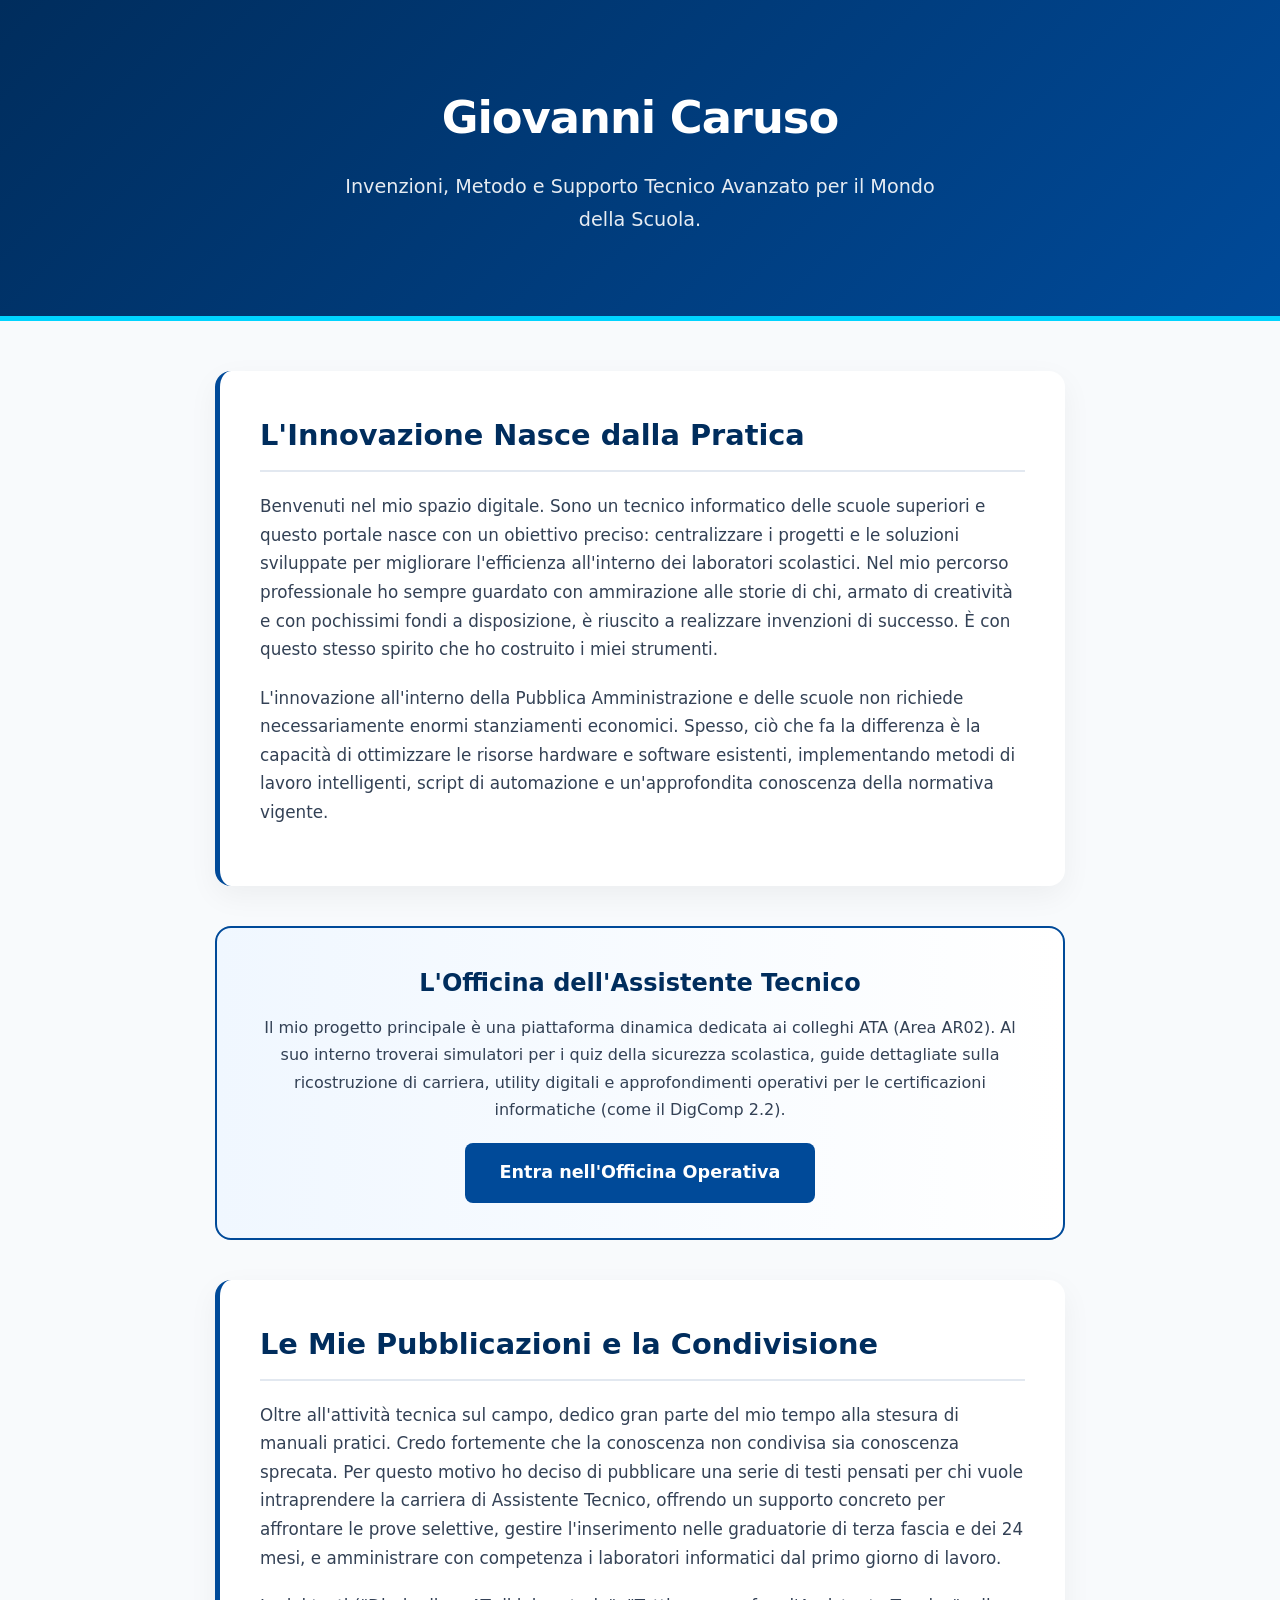
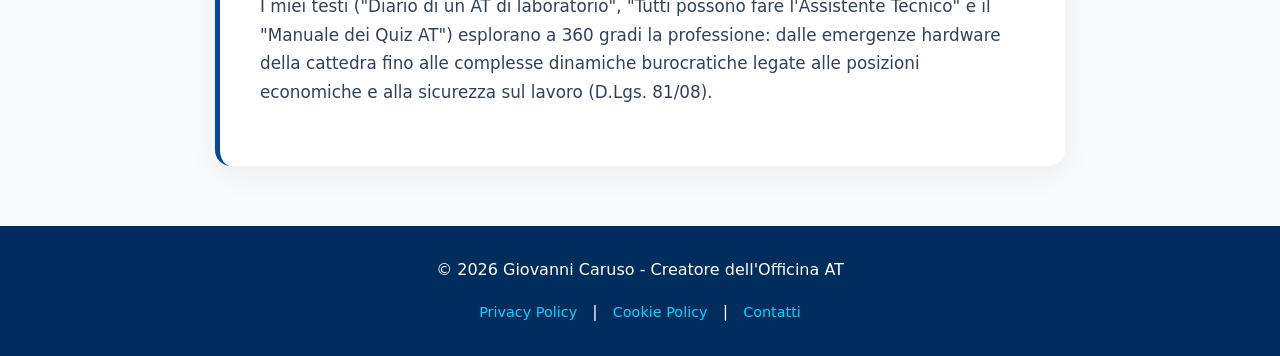
==== index.html @ 5693c17e "Add Google Tag Manager and AdSense scripts" ====
<!DOCTYPE html>
<html lang="it">
<head>
    <meta charset="UTF-8">
    <meta name="viewport" content="width=device-width, initial-scale=1.0">
    <title>Giovanni Caruso | Soluzioni e Risorse per l'Assistenza Tecnica</title>
    <meta name="description" content="Il portale ufficiale di Giovanni Caruso. Risorse didattiche, simulatori, manuali e strumenti operativi per Assistenti Tecnici delle scuole.">
    <script async src="https://www.googletagmanager.com/gtag/js?id=G-92SS78S6QT"></script>
<script>
  window.dataLayer = window.dataLayer || [];
  function gtag(){dataLayer.push(arguments);}
  gtag('js', new Date());
  gtag('config', 'G-92SS78S6QT');
</script>
    <script async src="https://pagead2.googlesyndication.com/pagead/js/adsbygoogle.js?client=ca-pub-3456622935631817"
     crossorigin="anonymous"></script>
    <style>
        /* STILE INDIPENDENTE E PULITO PER L'HUB */
        :root {
            --primary: #004a99;
            --secondary: #002d5d;
            --bg-color: #f8fafc;
            --text-color: #334155;
        }

        * { box-sizing: border-box; margin: 0; padding: 0; }

        body {
            font-family: system-ui, -apple-system, 'Segoe UI', Roboto, sans-serif;
            background-color: var(--bg-color);
            color: var(--text-color);
            line-height: 1.7;
        }

        /* Hero Section */
        .hero-hub {
            background: linear-gradient(135deg, var(--secondary) 0%, var(--primary) 100%);
            color: white;
            padding: 80px 20px;
            text-align: center;
            border-bottom: 5px solid #00d4ff;
        }

        .hero-hub h1 { font-size: 2.8rem; margin-bottom: 15px; letter-spacing: -1px; }
        .hero-hub p { font-size: 1.2rem; opacity: 0.9; max-width: 600px; margin: 0 auto; }

        /* Contenitore Principale */
        .container {
            max-width: 900px;
            margin: 50px auto;
            padding: 0 25px;
        }

        /* Sezioni Testuali per AdSense */
        .content-section {
            background: white;
            padding: 40px;
            border-radius: 16px;
            box-shadow: 0 10px 30px rgba(0,0,0,0.05);
            margin-bottom: 40px;
            border-left: 5px solid var(--primary);
        }

        .content-section h2 {
            color: var(--secondary);
            font-size: 1.8rem;
            margin-bottom: 20px;
            border-bottom: 2px solid #e2e8f0;
            padding-bottom: 10px;
        }

        .content-section p { margin-bottom: 20px; font-size: 1.05rem; }

        /* Il Bottone per l'Officina */
        .action-card {
            background: linear-gradient(to right, #f0f7ff, #ffffff);
            border: 2px solid var(--primary);
            padding: 35px;
            border-radius: 16px;
            text-align: center;
            margin: 40px 0;
            transition: transform 0.3s ease;
        }

        .action-card:hover { transform: translateY(-5px); box-shadow: 0 15px 35px rgba(0, 74, 153, 0.1); }
        .action-card h3 { color: var(--secondary); font-size: 1.5rem; margin-bottom: 10px; }
        
        .btn-officina {
            display: inline-block;
            background-color: var(--primary);
            color: white;
            text-decoration: none;
            padding: 15px 35px;
            font-size: 1.1rem;
            font-weight: bold;
            border-radius: 8px;
            margin-top: 20px;
            transition: 0.3s;
        }
        .btn-officina:hover { background-color: var(--secondary); }

        /* Footer */
        .footer {
            background-color: var(--secondary);
            color: white;
            text-align: center;
            padding: 30px 20px;
            margin-top: 60px;
        }
        .footer a { color: #00d4ff; text-decoration: none; margin: 0 10px; font-size: 0.9rem; }
    </style>
</head>
<body>

    <header class="hero-hub">
        <h1>Giovanni Caruso</h1>
        <p>Invenzioni, Metodo e Supporto Tecnico Avanzato per il Mondo della Scuola.</p>
    </header>

    <main class="container">
        
        <section class="content-section">
            <h2>L'Innovazione Nasce dalla Pratica</h2>
            <p>Benvenuti nel mio spazio digitale. Sono un tecnico informatico delle scuole superiori e questo portale nasce con un obiettivo preciso: centralizzare i progetti e le soluzioni sviluppate per migliorare l'efficienza all'interno dei laboratori scolastici. Nel mio percorso professionale ho sempre guardato con ammirazione alle storie di chi, armato di creatività e con pochissimi fondi a disposizione, è riuscito a realizzare invenzioni di successo. È con questo stesso spirito che ho costruito i miei strumenti.</p>
            <p>L'innovazione all'interno della Pubblica Amministrazione e delle scuole non richiede necessariamente enormi stanziamenti economici. Spesso, ciò che fa la differenza è la capacità di ottimizzare le risorse hardware e software esistenti, implementando metodi di lavoro intelligenti, script di automazione e un'approfondita conoscenza della normativa vigente.</p>
        </section>

        <div class="action-card">
            <h3>L'Officina dell'Assistente Tecnico</h3>
            <p>Il mio progetto principale è una piattaforma dinamica dedicata ai colleghi ATA (Area AR02). Al suo interno troverai simulatori per i quiz della sicurezza scolastica, guide dettagliate sulla ricostruzione di carriera, utility digitali e approfondimenti operativi per le certificazioni informatiche (come il DigComp 2.2).</p>
            <a href="https://giocaruso.github.io/officina-at/" class="btn-officina">Entra nell'Officina Operativa</a>
        </div>

        <section class="content-section">
            <h2>Le Mie Pubblicazioni e la Condivisione</h2>
            <p>Oltre all'attività tecnica sul campo, dedico gran parte del mio tempo alla stesura di manuali pratici. Credo fortemente che la conoscenza non condivisa sia conoscenza sprecata. Per questo motivo ho deciso di pubblicare una serie di testi pensati per chi vuole intraprendere la carriera di Assistente Tecnico, offrendo un supporto concreto per affrontare le prove selettive, gestire l'inserimento nelle graduatorie di terza fascia e dei 24 mesi, e amministrare con competenza i laboratori informatici dal primo giorno di lavoro.</p>
            <p>I miei testi ("Diario di un AT di laboratorio", "Tutti possono fare l'Assistente Tecnico" e il "Manuale dei Quiz AT") esplorano a 360 gradi la professione: dalle emergenze hardware della cattedra fino alle complesse dinamiche burocratiche legate alle posizioni economiche e alla sicurezza sul lavoro (D.Lgs. 81/08).</p>
        </section>

    </main>

    <footer class="footer">
        <p style="margin-bottom: 15px;">&copy; 2026 Giovanni Caruso - Creatore dell'Officina AT</p>
        <div>
            <a href="#">Privacy Policy</a> | 
            <a href="#">Cookie Policy</a> | 
            <a href="#">Contatti</a>
        </div>
    </footer>

</body>
</html>
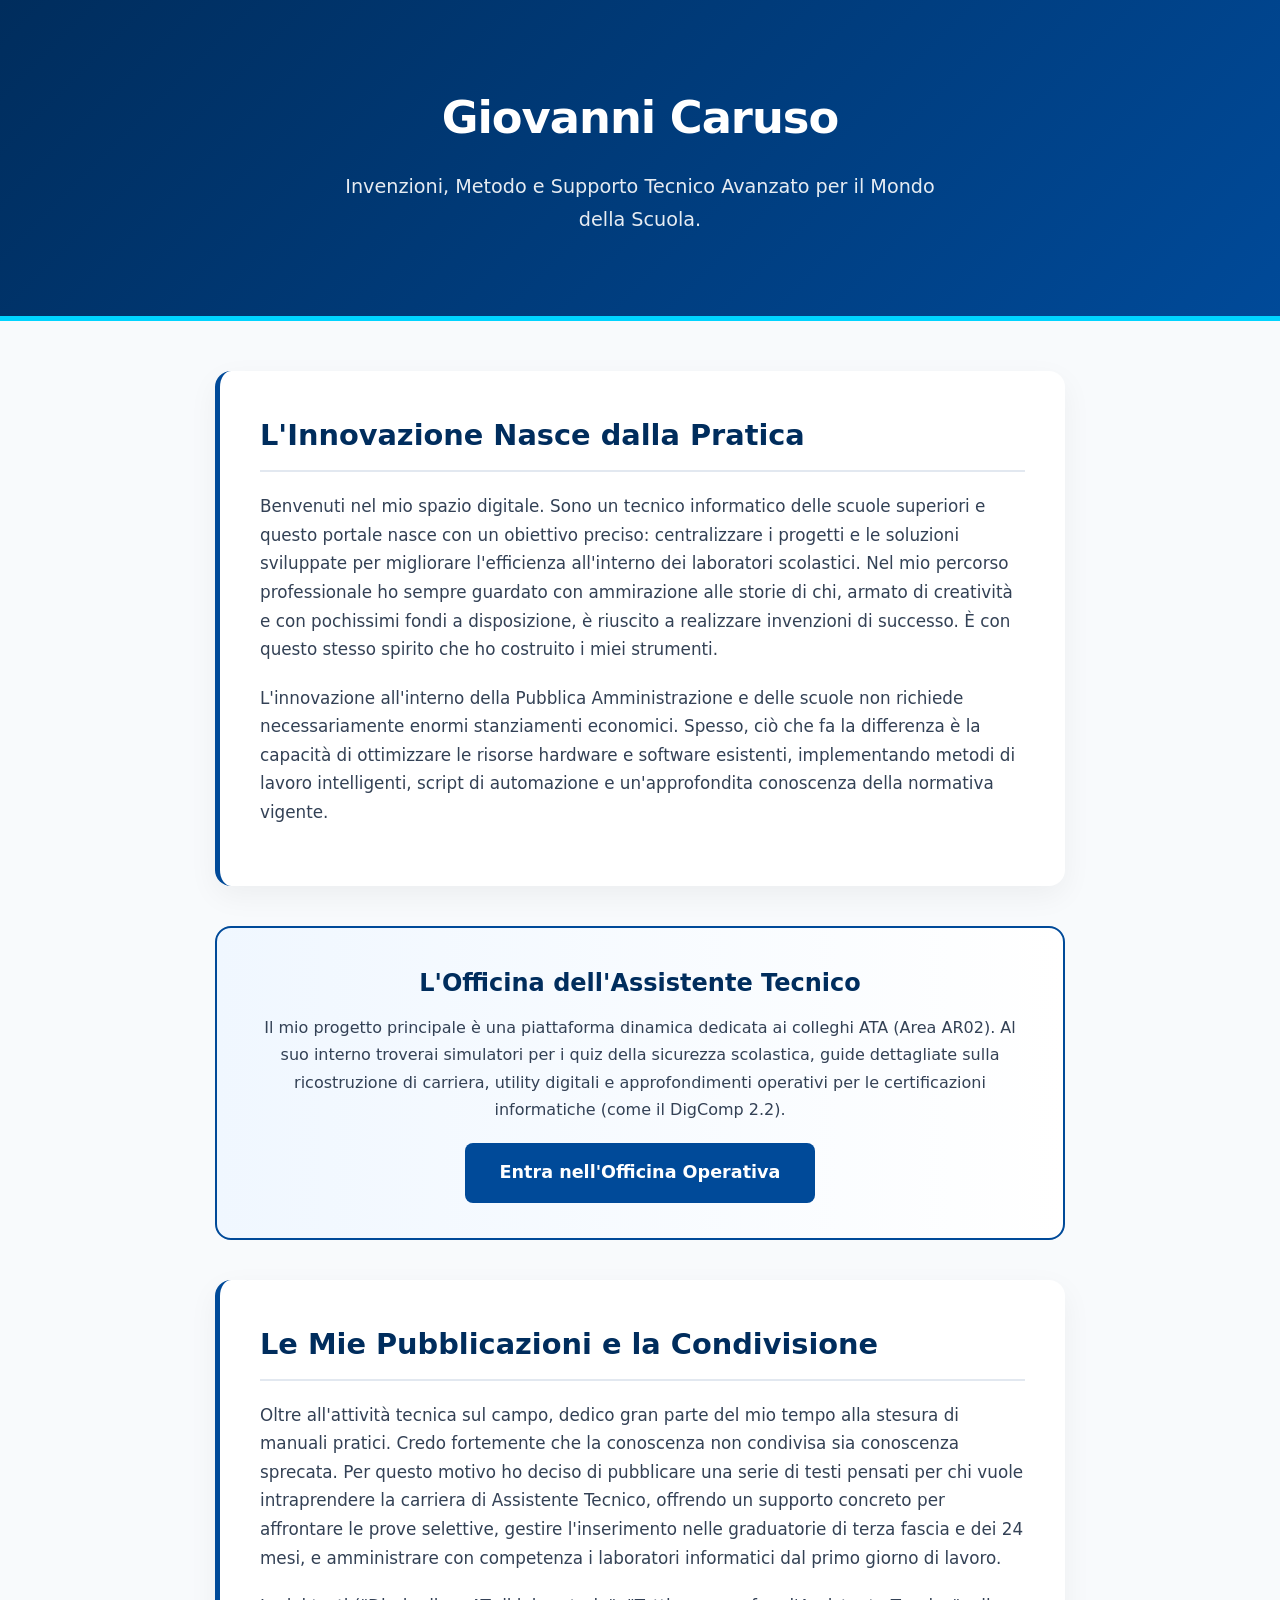
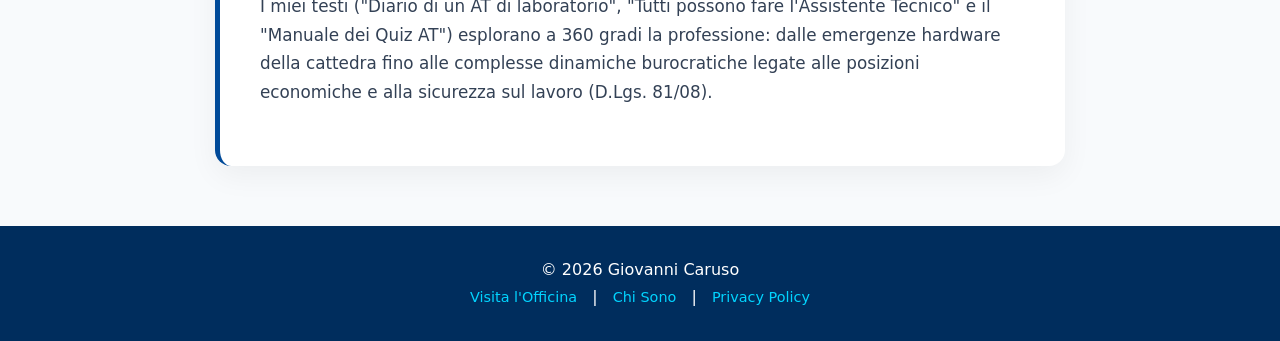
==== commit 3ca4f930: "Update Google Analytics script and footer links" ====
--- a/index.html
+++ b/index.html
@@ -5,15 +5,29 @@
     <meta name="viewport" content="width=device-width, initial-scale=1.0">
     <title>Giovanni Caruso | Soluzioni e Risorse per l'Assistenza Tecnica</title>
     <meta name="description" content="Il portale ufficiale di Giovanni Caruso. Risorse didattiche, simulatori, manuali e strumenti operativi per Assistenti Tecnici delle scuole.">
+    
     <script async src="https://www.googletagmanager.com/gtag/js?id=G-92SS78S6QT"></script>
-<script>
-  window.dataLayer = window.dataLayer || [];
-  function gtag(){dataLayer.push(arguments);}
-  gtag('js', new Date());
-  gtag('config', 'G-92SS78S6QT');
-</script>
+    <script>
+      window.dataLayer = window.dataLayer || [];
+      function gtag(){dataLayer.push(arguments);}
+
+      // Blocco dei cookie in attesa del consenso (Punto 4)
+      gtag('consent', 'default', {
+        'analytics_storage': 'denied',
+        'ad_storage': 'denied',
+        'personalization_storage': 'denied',
+        'ad_user_data': 'denied',
+        'ad_personalization': 'denied',
+        'wait_for_update': 500
+      });
+
+      gtag('js', new Date());
+      gtag('config', 'G-92SS78S6QT');
+    </script>
+    
     <script async src="https://pagead2.googlesyndication.com/pagead/js/adsbygoogle.js?client=ca-pub-3456622935631817"
      crossorigin="anonymous"></script>
+     
     <style>
         /* STILE INDIPENDENTE E PULITO PER L'HUB */
         :root {
@@ -32,7 +46,6 @@
             line-height: 1.7;
         }
 
-        /* Hero Section */
         .hero-hub {
             background: linear-gradient(135deg, var(--secondary) 0%, var(--primary) 100%);
             color: white;
@@ -44,14 +57,12 @@
         .hero-hub h1 { font-size: 2.8rem; margin-bottom: 15px; letter-spacing: -1px; }
         .hero-hub p { font-size: 1.2rem; opacity: 0.9; max-width: 600px; margin: 0 auto; }
 
-        /* Contenitore Principale */
         .container {
             max-width: 900px;
             margin: 50px auto;
             padding: 0 25px;
         }
 
-        /* Sezioni Testuali per AdSense */
         .content-section {
             background: white;
             padding: 40px;
@@ -71,7 +82,6 @@
 
         .content-section p { margin-bottom: 20px; font-size: 1.05rem; }
 
-        /* Il Bottone per l'Officina */
         .action-card {
             background: linear-gradient(to right, #f0f7ff, #ffffff);
             border: 2px solid var(--primary);
@@ -99,7 +109,6 @@
         }
         .btn-officina:hover { background-color: var(--secondary); }
 
-        /* Footer */
         .footer {
             background-color: var(--secondary);
             color: white;
@@ -108,6 +117,7 @@
             margin-top: 60px;
         }
         .footer a { color: #00d4ff; text-decoration: none; margin: 0 10px; font-size: 0.9rem; }
+        .footer a:hover { text-decoration: underline; }
     </style>
 </head>
 <body>
@@ -140,13 +150,13 @@
     </main>
 
     <footer class="footer">
-        <p style="margin-bottom: 15px;">&copy; 2026 Giovanni Caruso - Creatore dell'Officina AT</p>
-        <div>
-            <a href="#">Privacy Policy</a> | 
-            <a href="#">Cookie Policy</a> | 
-            <a href="#">Contatti</a>
-        </div>
-    </footer>
+    <p>&copy; 2026 Giovanni Caruso</p>
+    <div>
+        <a href="https://giocaruso.github.io/officina-at/">Visita l'Officina</a> | 
+        <a href="https://giocaruso.github.io/officina-at/pagine/chi-sono.html">Chi Sono</a> | 
+        <a href="https://giocaruso.github.io/officina-at/?pagina=pagine/privacy.html">Privacy Policy</a>
+    </div>
+</footer>
 
 </body>
 </html>
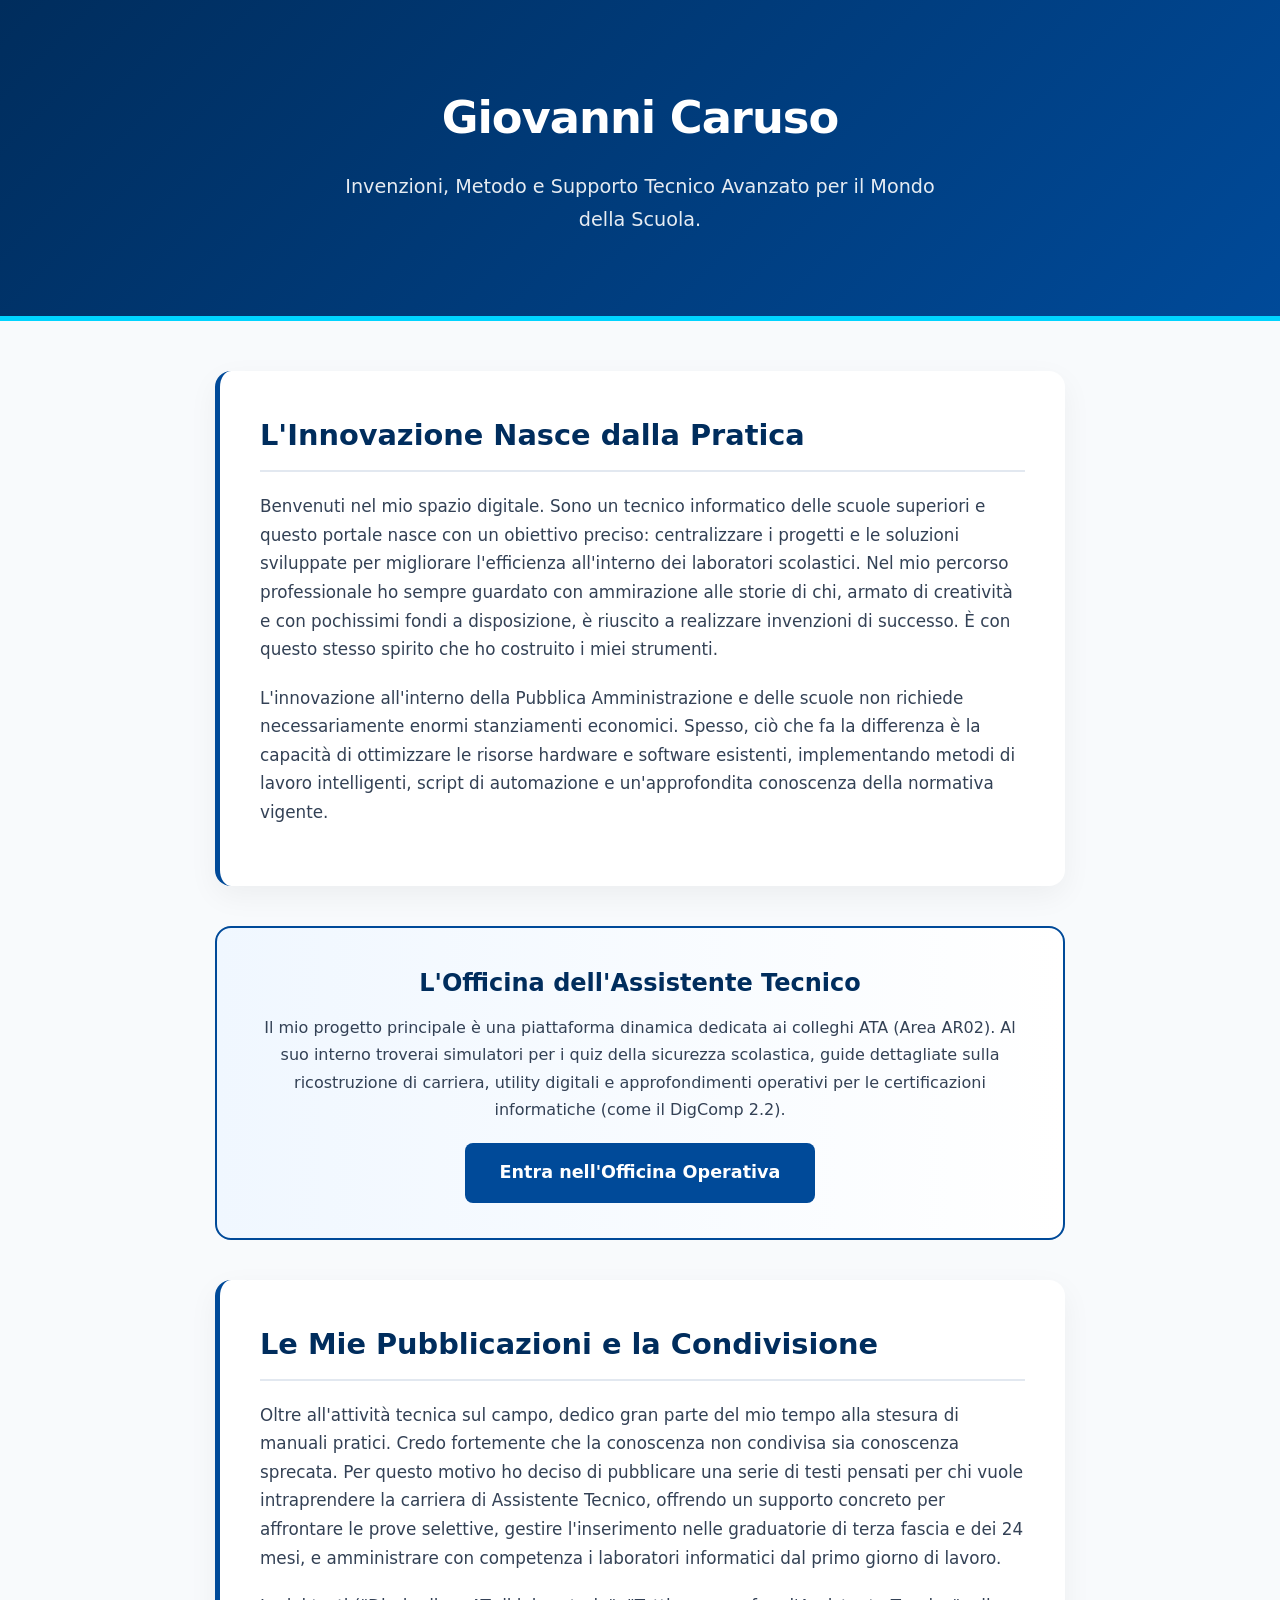
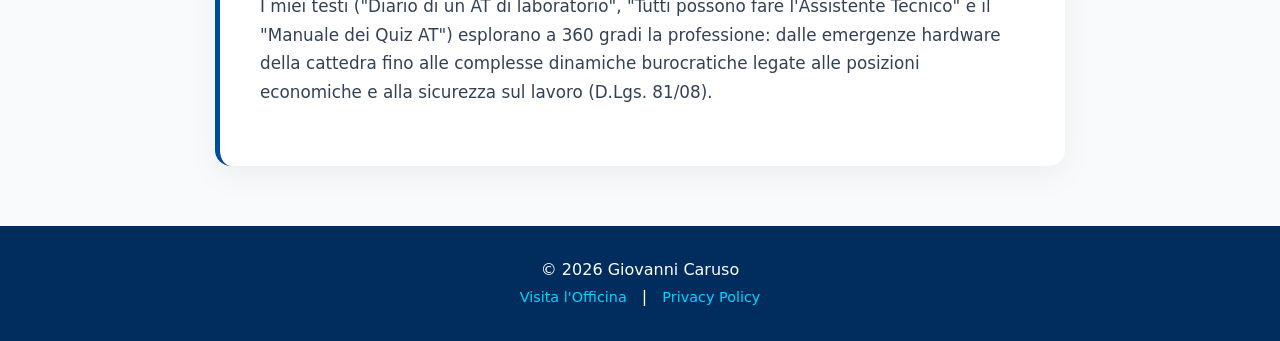
==== commit ccdcca1e: "Update index.html" ====
--- a/index.html
+++ b/index.html
@@ -153,7 +153,6 @@
     <p>&copy; 2026 Giovanni Caruso</p>
     <div>
         <a href="https://giocaruso.github.io/officina-at/">Visita l'Officina</a> | 
-        <a href="https://giocaruso.github.io/officina-at/pagine/chi-sono.html">Chi Sono</a> | 
         <a href="https://giocaruso.github.io/officina-at/?pagina=pagine/privacy.html">Privacy Policy</a>
     </div>
 </footer>
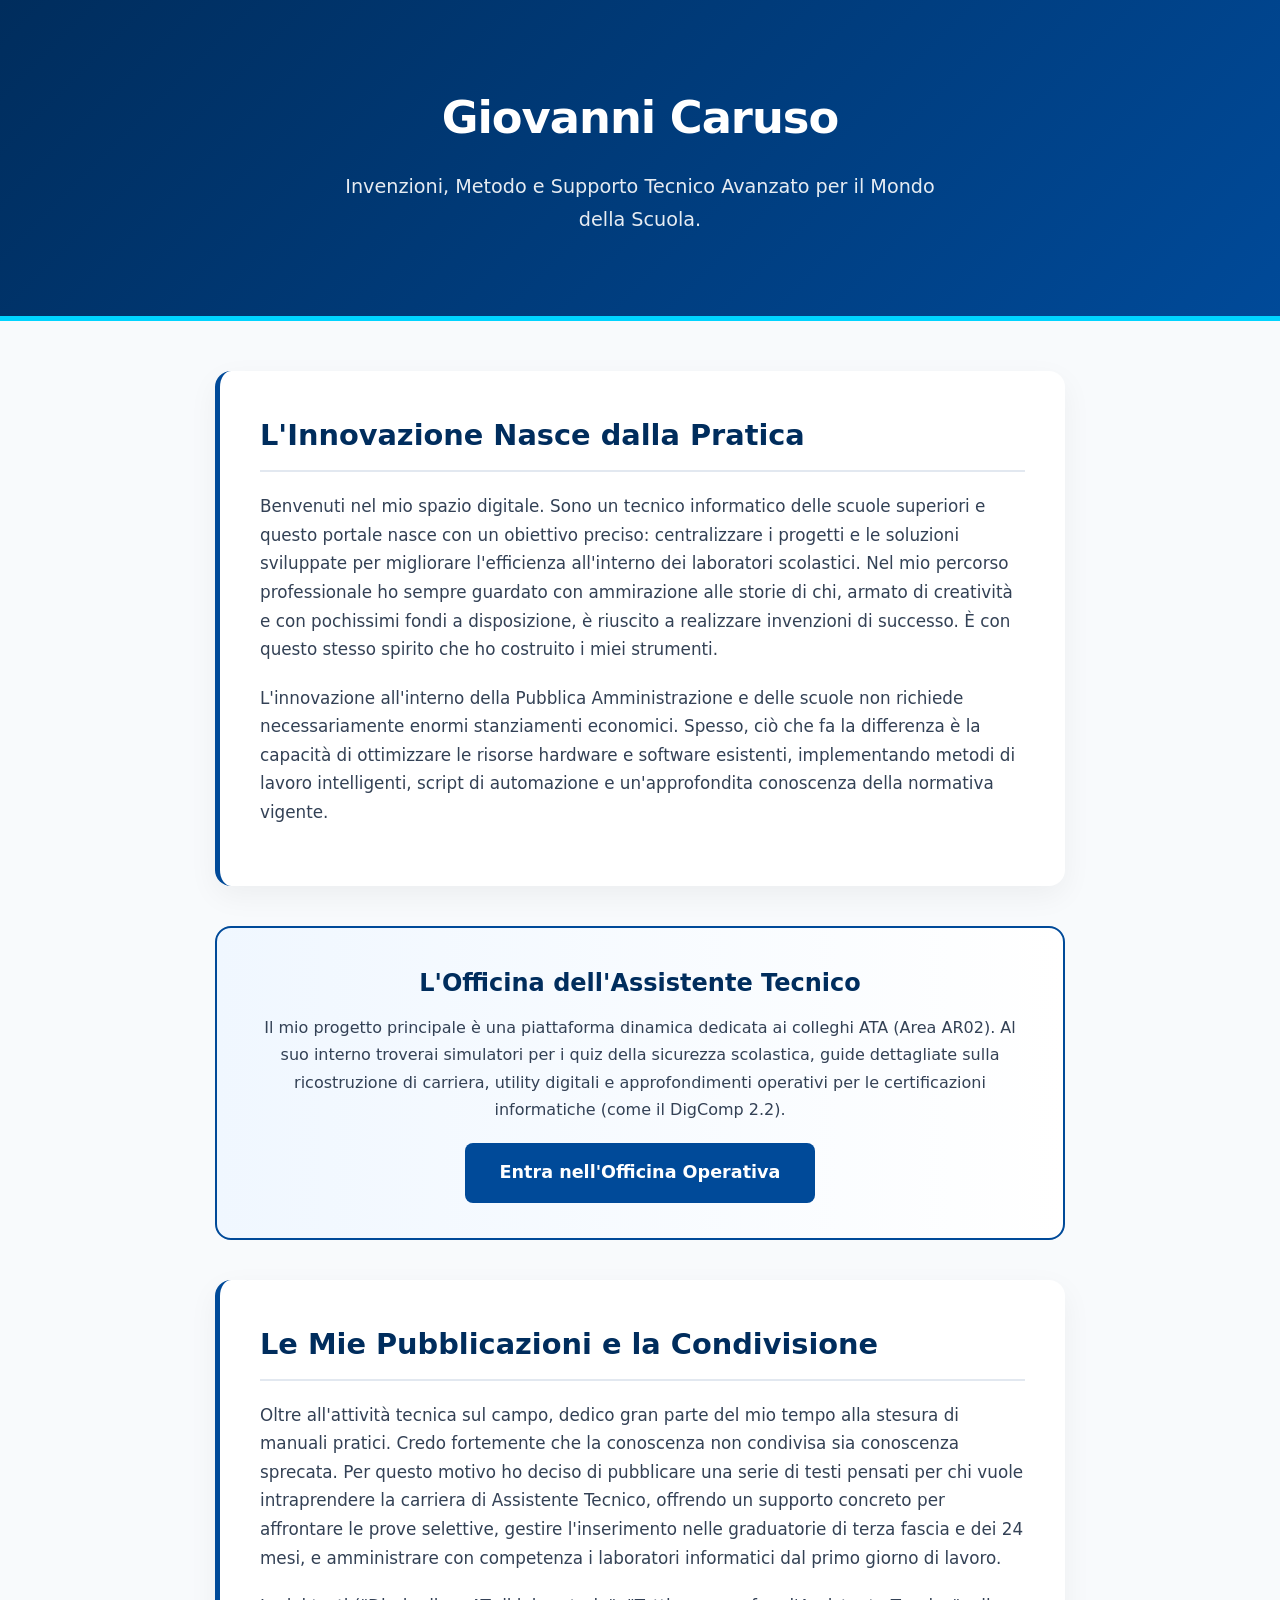
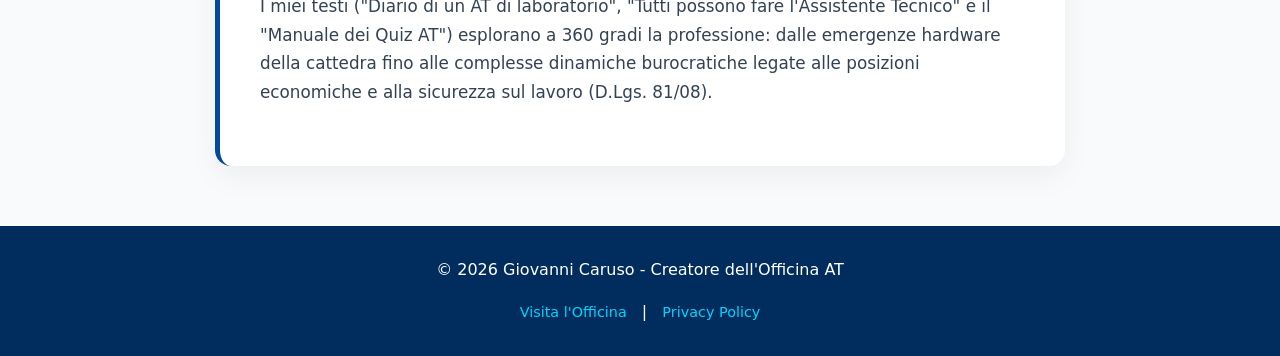
==== commit 64fef2d8: "Update index.html" ====
--- a/index.html
+++ b/index.html
@@ -149,13 +149,13 @@
 
     </main>
 
-    <footer class="footer">
-    <p>&copy; 2026 Giovanni Caruso</p>
-    <div>
-        <a href="https://giocaruso.github.io/officina-at/">Visita l'Officina</a> | 
-        <a href="https://giocaruso.github.io/officina-at/?pagina=pagine/privacy.html">Privacy Policy</a>
-    </div>
-</footer>
+   <footer class="footer">
+        <p style="margin-bottom: 15px;">&copy; 2026 Giovanni Caruso - Creatore dell'Officina AT</p>
+        <div>
+            <a href="https://giocaruso.github.io/officina-at/">Visita l'Officina</a> | 
+            <a href="privacy.html">Privacy Policy</a>
+        </div>
+    </footer>
 
 </body>
 </html>
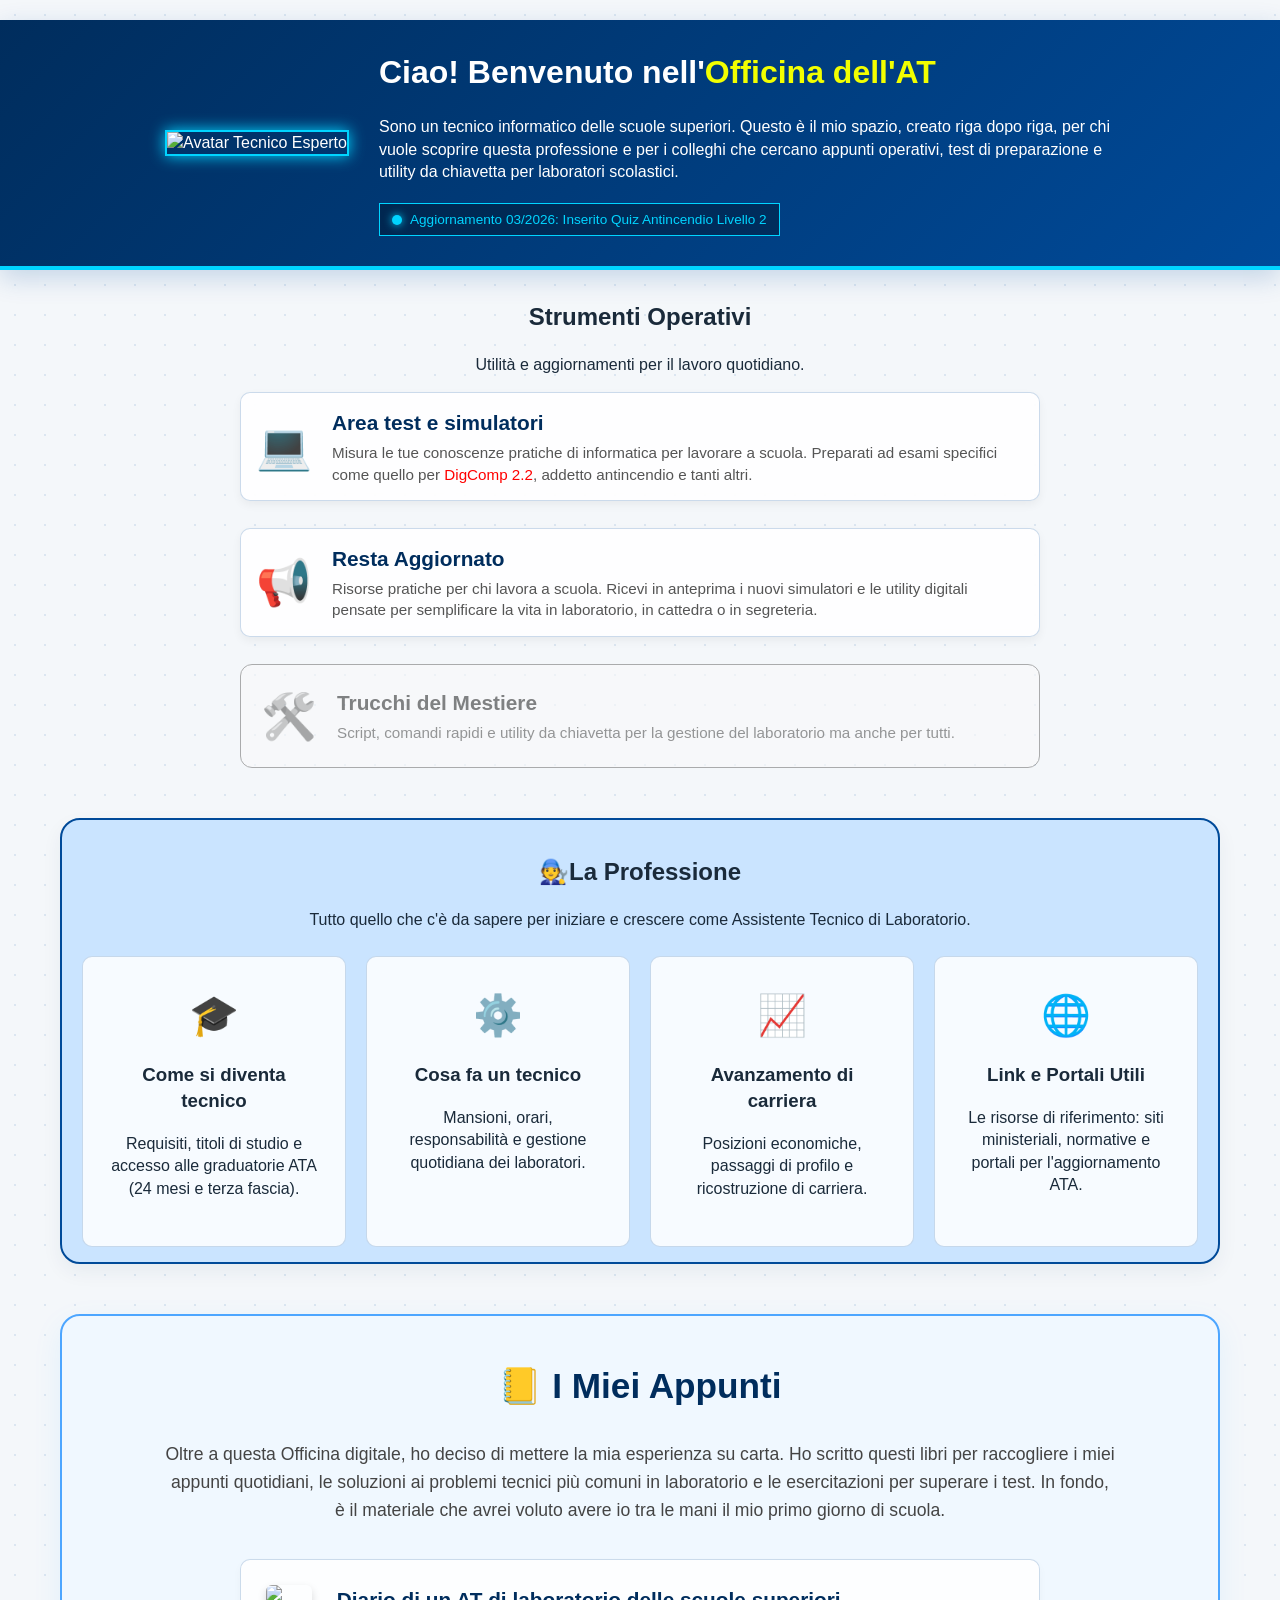
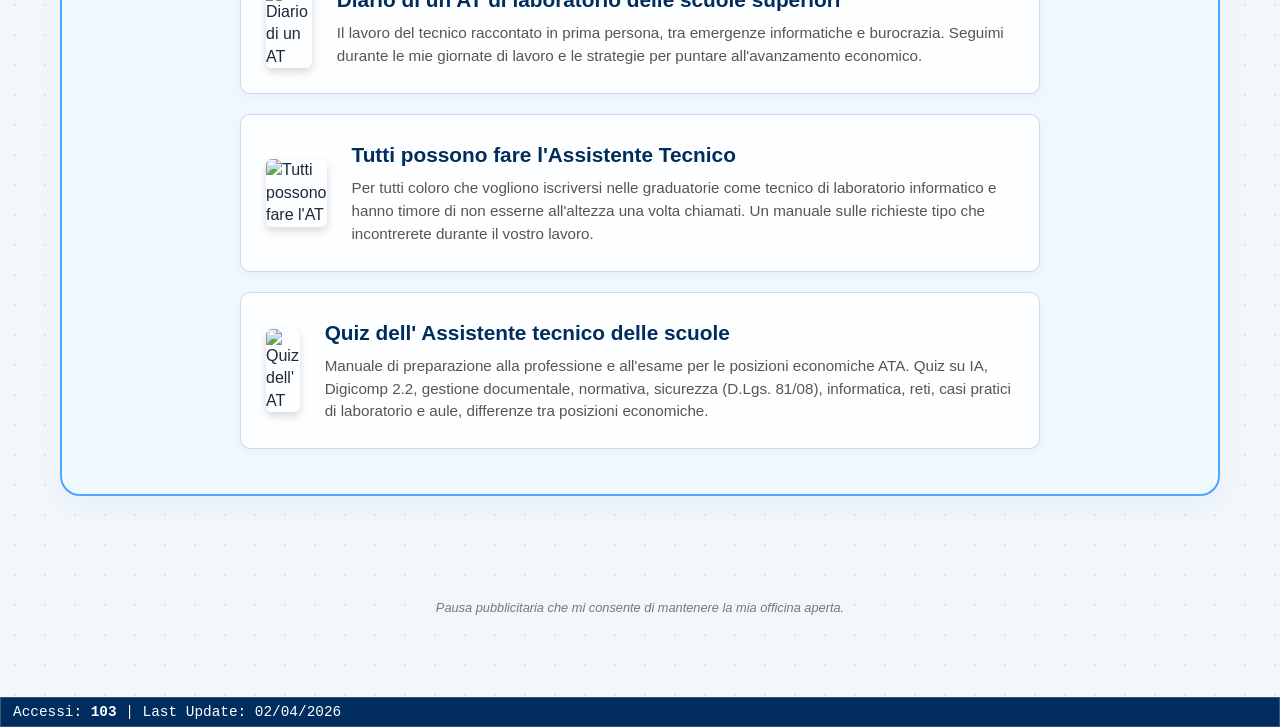
==== commit aa031fe8: "Add files via upload" ====
--- a/index.html
+++ b/index.html
@@ -3,15 +3,48 @@
 <head>
     <meta charset="UTF-8">
     <meta name="viewport" content="width=device-width, initial-scale=1.0">
-    <title>Giovanni Caruso | Soluzioni e Risorse per l'Assistenza Tecnica</title>
-    <meta name="description" content="Il portale ufficiale di Giovanni Caruso. Risorse didattiche, simulatori, manuali e strumenti operativi per Assistenti Tecnici delle scuole.">
-    
+    
+    <title>Officina dell'Assistente Tecnico | Risorse, Quiz e Guide AR02</title>
+    <meta name="description" content="Il portale operativo per gli Assistenti Tecnici ATA (Area AR02) e aspiranti. Simulatori di quiz antincendio e DigComp, guide per le graduatorie 24 mesi e gestione del laboratorio.">
+    <meta name="keywords" content="assistente tecnico, ATA, AR02, quiz ATA, graduatorie 24 mesi, terza fascia ATA, primo soccorso scuola, antincendio scuola">
+    <meta name="author" content="G. Caruso">
+    
+    <link rel="stylesheet" href="style.css">
+    
+   <style>
+        /* FIX DEFINITIVO: Impedisce che bordi e padding allarghino gli elementi */
+        *, *::before, *::after {
+            box-sizing: border-box !important;
+        }
+
+        /* Forza la barra di scorrimento sempre visibile per evitare salti */
+        html {
+            overflow-y: scroll !important;
+        }
+
+        /* Regola per compattare lo spazio del footer e avvicinare il Copyright */
+        footer, #footer-placeholder > div, .footer {
+            padding-top: 15px !important;
+            margin-top: 20px !important;
+        }
+        
+        /* Effetto speciale per i manuali con fix per lo spostamento del testo */
+        .manuale-hover { transition: all 0.3s ease !important; }
+        .manuale-hover:hover { transform: translateY(-4px) !important; box-shadow: 0 10px 25px rgba(0, 74, 153, 0.15) !important; border-left-width: 6px !important; }
+        
+        /* FIX NUOVI: Manina sulle card e padding interno per non far toccare il testo ai bordi */
+        .card {
+            cursor: pointer !important;
+            padding: 30px 25px !important; /* Dà più respiro al testo all'interno dei blocchi */
+        }
+    </style>
     <script async src="https://www.googletagmanager.com/gtag/js?id=G-92SS78S6QT"></script>
     <script>
       window.dataLayer = window.dataLayer || [];
       function gtag(){dataLayer.push(arguments);}
 
-      // Blocco dei cookie in attesa del consenso (Punto 4)
+      // COMANDO FONDAMENTALE: Dice a Google di attendere il consenso.
+      // Di default i cookie sono "denied" (negati).
       gtag('consent', 'default', {
         'analytics_storage': 'denied',
         'ad_storage': 'denied',
@@ -24,138 +57,163 @@
       gtag('js', new Date());
       gtag('config', 'G-92SS78S6QT');
     </script>
-    
     <script async src="https://pagead2.googlesyndication.com/pagead/js/adsbygoogle.js?client=ca-pub-3456622935631817"
      crossorigin="anonymous"></script>
-     
-    <style>
-        /* STILE INDIPENDENTE E PULITO PER L'HUB */
-        :root {
-            --primary: #004a99;
-            --secondary: #002d5d;
-            --bg-color: #f8fafc;
-            --text-color: #334155;
-        }
-
-        * { box-sizing: border-box; margin: 0; padding: 0; }
-
-        body {
-            font-family: system-ui, -apple-system, 'Segoe UI', Roboto, sans-serif;
-            background-color: var(--bg-color);
-            color: var(--text-color);
-            line-height: 1.7;
-        }
-
-        .hero-hub {
-            background: linear-gradient(135deg, var(--secondary) 0%, var(--primary) 100%);
-            color: white;
-            padding: 80px 20px;
-            text-align: center;
-            border-bottom: 5px solid #00d4ff;
-        }
-
-        .hero-hub h1 { font-size: 2.8rem; margin-bottom: 15px; letter-spacing: -1px; }
-        .hero-hub p { font-size: 1.2rem; opacity: 0.9; max-width: 600px; margin: 0 auto; }
-
-        .container {
-            max-width: 900px;
-            margin: 50px auto;
-            padding: 0 25px;
-        }
-
-        .content-section {
-            background: white;
-            padding: 40px;
-            border-radius: 16px;
-            box-shadow: 0 10px 30px rgba(0,0,0,0.05);
-            margin-bottom: 40px;
-            border-left: 5px solid var(--primary);
-        }
-
-        .content-section h2 {
-            color: var(--secondary);
-            font-size: 1.8rem;
-            margin-bottom: 20px;
-            border-bottom: 2px solid #e2e8f0;
-            padding-bottom: 10px;
-        }
-
-        .content-section p { margin-bottom: 20px; font-size: 1.05rem; }
-
-        .action-card {
-            background: linear-gradient(to right, #f0f7ff, #ffffff);
-            border: 2px solid var(--primary);
-            padding: 35px;
-            border-radius: 16px;
-            text-align: center;
-            margin: 40px 0;
-            transition: transform 0.3s ease;
-        }
-
-        .action-card:hover { transform: translateY(-5px); box-shadow: 0 15px 35px rgba(0, 74, 153, 0.1); }
-        .action-card h3 { color: var(--secondary); font-size: 1.5rem; margin-bottom: 10px; }
-        
-        .btn-officina {
-            display: inline-block;
-            background-color: var(--primary);
-            color: white;
-            text-decoration: none;
-            padding: 15px 35px;
-            font-size: 1.1rem;
-            font-weight: bold;
-            border-radius: 8px;
-            margin-top: 20px;
-            transition: 0.3s;
-        }
-        .btn-officina:hover { background-color: var(--secondary); }
-
-        .footer {
-            background-color: var(--secondary);
-            color: white;
-            text-align: center;
-            padding: 30px 20px;
-            margin-top: 60px;
-        }
-        .footer a { color: #00d4ff; text-decoration: none; margin: 0 10px; font-size: 0.9rem; }
-        .footer a:hover { text-decoration: underline; }
-    </style>
 </head>
 <body>
 
-    <header class="hero-hub">
-        <h1>Giovanni Caruso</h1>
-        <p>Invenzioni, Metodo e Supporto Tecnico Avanzato per il Mondo della Scuola.</p>
-    </header>
-
-    <main class="container">
-        
-        <section class="content-section">
-            <h2>L'Innovazione Nasce dalla Pratica</h2>
-            <p>Benvenuti nel mio spazio digitale. Sono un tecnico informatico delle scuole superiori e questo portale nasce con un obiettivo preciso: centralizzare i progetti e le soluzioni sviluppate per migliorare l'efficienza all'interno dei laboratori scolastici. Nel mio percorso professionale ho sempre guardato con ammirazione alle storie di chi, armato di creatività e con pochissimi fondi a disposizione, è riuscito a realizzare invenzioni di successo. È con questo stesso spirito che ho costruito i miei strumenti.</p>
-            <p>L'innovazione all'interno della Pubblica Amministrazione e delle scuole non richiede necessariamente enormi stanziamenti economici. Spesso, ciò che fa la differenza è la capacità di ottimizzare le risorse hardware e software esistenti, implementando metodi di lavoro intelligenti, script di automazione e un'approfondita conoscenza della normativa vigente.</p>
-        </section>
-
-        <div class="action-card">
-            <h3>L'Officina dell'Assistente Tecnico</h3>
-            <p>Il mio progetto principale è una piattaforma dinamica dedicata ai colleghi ATA (Area AR02). Al suo interno troverai simulatori per i quiz della sicurezza scolastica, guide dettagliate sulla ricostruzione di carriera, utility digitali e approfondimenti operativi per le certificazioni informatiche (come il DigComp 2.2).</p>
-            <a href="https://giocaruso.github.io/officina-at/" class="btn-officina">Entra nell'Officina Operativa</a>
+    <div id="header-placeholder"></div>
+    
+    <noscript>
+        <div style="padding: 20px; text-align: center; background: #fff3e0; border-bottom: 2px solid #ffcc80;">
+            <h2>Benvenuti nell'Officina per Assistenti Tecnici delle Scuole</h2>
+            <p>Questo portale indipendente offre strumenti pratici per la professione dell'AT di informatica (Area AR02). Troverai simulatori per i quiz della sicurezza sul lavoro (antincendio, primo soccorso), test sul DigComp 2.2, e guide complete su come diventare tecnico di laboratorio, la ricostruzione di carriera, le posizioni economiche e la gestione dell'inventario.</p>
         </div>
-
-        <section class="content-section">
-            <h2>Le Mie Pubblicazioni e la Condivisione</h2>
-            <p>Oltre all'attività tecnica sul campo, dedico gran parte del mio tempo alla stesura di manuali pratici. Credo fortemente che la conoscenza non condivisa sia conoscenza sprecata. Per questo motivo ho deciso di pubblicare una serie di testi pensati per chi vuole intraprendere la carriera di Assistente Tecnico, offrendo un supporto concreto per affrontare le prove selettive, gestire l'inserimento nelle graduatorie di terza fascia e dei 24 mesi, e amministrare con competenza i laboratori informatici dal primo giorno di lavoro.</p>
-            <p>I miei testi ("Diario di un AT di laboratorio", "Tutti possono fare l'Assistente Tecnico" e il "Manuale dei Quiz AT") esplorano a 360 gradi la professione: dalle emergenze hardware della cattedra fino alle complesse dinamiche burocratiche legate alle posizioni economiche e alla sicurezza sul lavoro (D.Lgs. 81/08).</p>
-        </section>
-
-    </main>
-
-   <footer class="footer">
-        <p style="margin-bottom: 15px;">&copy; 2026 Giovanni Caruso - Creatore dell'Officina AT</p>
-        <div>
-            <a href="https://giocaruso.github.io/officina-at/">Visita l'Officina</a> | 
-            <a href="privacy.html">Privacy Policy</a>
+    </noscript>
+
+    <div class="container">
+        
+        <div id="home-hub">
+            
+            <header class="hero" style="margin-bottom: 30px;">
+                <div class="hero-container">
+                    <a onclick="caricaPagina('pagine/chi-sono.html')" title="Scopri chi sono" style="cursor: pointer;">
+                        <img src="img/assistente-tecnico.jpg" alt="Avatar Tecnico Esperto" class="hero-img">
+                    </a>
+                    <div style="flex:1;">
+                        <h1 style="margin-top: 0;">Ciao! Benvenuto nell'<span style="color: #f2ff00;">Officina dell'AT</span></h1>
+                        <p style="margin-bottom: 10px;">Sono un tecnico informatico delle scuole superiori. Questo è il mio spazio, creato riga dopo riga, per chi vuole scoprire questa professione e per i colleghi che cercano appunti operativi, test di preparazione e utility da chiavetta per laboratori scolastici.</p>
+                        <div class="live-update-badge" title="Sistema in continuo aggiornamento">
+                            <span class="pulse-dot"></span>
+                            <span>Aggiornamento 03/2026: Inserito Quiz Antincendio Livello 2</span>
+                        </div>
+                    </div>
+                </div>
+            </header>
+            
+            <div class="category-section">
+                <h2>Strumenti Operativi</h2>
+                <p class="subtitle">Utilità e aggiornamenti per il lavoro quotidiano.</p>
+                
+                <div style="display: flex; flex-direction: column; gap: 15px; max-width: 800px; margin: 0 auto;">
+                    
+                    <div class="pannello-operativo" style="background: white; border-radius: 12px; padding: 20px; box-shadow: 0 4px 10px rgba(0,0,0,0.05); border: 2px solid var(--primary); display: flex; align-items: center; gap: 20px; cursor: pointer;" onclick="caricaPagina('pagine/area-test.html')">
+                        <span style="font-size: 2.8rem;">💻</span>
+                        <div style="text-align: left;">
+                            <h3 style="margin: 0 0 5px 0; color: var(--secondary); font-size: 1.3rem;">Area test e simulatori</h3>
+                            <p style="margin: 0; color: #555; font-size: 0.95rem;">Misura le tue conoscenze pratiche di informatica per lavorare a scuola. Preparati ad esami specifici come quello per <span style="color: #ff0000;">DigComp 2.2</span>, addetto antincendio e tanti altri.</p>
+                        </div>
+                    </div>
+                    
+                    <div class="pannello-operativo" style="background: white; border-radius: 12px; padding: 20px; box-shadow: 0 4px 10px rgba(0,0,0,0.05); border: 3px solid #ffc400; display: flex; align-items: center; gap: 20px; cursor: pointer;" onclick="caricaPagina('pagine/newsletter.html')">
+                        <span style="font-size: 2.8rem;">📢</span>
+                        <div style="text-align: left;">
+                            <h3 style="margin: 0 0 5px 0; color: var(--secondary); font-size: 1.3rem;">Resta Aggiornato</h3>
+                            <p style="margin: 0; color: #555; font-size: 0.95rem;">Risorse pratiche per chi lavora a scuola. Ricevi in anteprima i nuovi simulatori e le utility digitali pensate per semplificare la vita in laboratorio, in cattedra o in segreteria.</p>
+                        </div>
+                    </div>
+                    
+                    <div style="background: #fafafa; border-radius: 12px; padding: 20px; border: 1px solid #797979; display: flex; align-items: center; gap: 20px; filter: grayscale(100%); opacity: 0.6; cursor: not-allowed;" title="Tools">
+                        <span style="font-size: 2.8rem;">🛠️</span>
+                        <div style="text-align: left;">
+                            <h3 style="margin: 0 0 5px 0; color: #333; font-size: 1.3rem;">Trucchi del Mestiere</h3>
+                            <p style="margin: 0; color: #555; font-size: 0.95rem;">Script, comandi rapidi e utility da chiavetta per la gestione del laboratorio ma anche per tutti.</p>
+                        </div>
+                    </div>
+
+                </div>
+            </div>
+
+            <div class="category-section category-alt" style="background: #cae4ff; border: 2px solid #004a99; padding: 15px 20px; border-radius: 20px; box-shadow: 0 8px 20px rgba(0, 45, 93, 0.06); margin-top: 20px;">
+                <h2>🧑‍🔧La Professione</h2>
+                <p class="subtitle">Tutto quello che c'è da sapere per iniziare e crescere come Assistente Tecnico di Laboratorio.</p>
+                <div class="grid">
+                    <div class="card" onclick="caricaPagina('pagine/come-diventare-at.html')">
+                        <span style="font-size:2.5rem;">🎓</span>
+                        <h3>Come si diventa tecnico</h3>
+                        <p>Requisiti, titoli di studio e accesso alle graduatorie ATA (24 mesi e terza fascia).</p>
+                    </div>
+                    <div class="card" onclick="caricaPagina('pagine/cosa-fa-un-tecnico.html')">
+                        <span style="font-size:2.5rem;">⚙️</span>
+                        <h3>Cosa fa un tecnico</h3>
+                        <p>Mansioni, orari, responsabilità e gestione quotidiana dei laboratori.</p>
+                    </div>
+                    <div class="card" onclick="caricaPagina('pagine/avanzamento-carriera.html')">
+                        <span style="font-size:2.5rem;">📈</span>
+                        <h3>Avanzamento di carriera</h3>
+                        <p>Posizioni economiche, passaggi di profilo e ricostruzione di carriera.</p>
+                    </div>
+                    <div class="card" onclick="caricaPagina('pagine/link-utili.html')">
+                        <span style="font-size:2.5rem;">🌐</span>
+                        <h3>Link e Portali Utili</h3>
+                        <p>Le risorse di riferimento: siti ministeriali, normative e portali per l'aggiornamento ATA.</p>
+                    </div>
+                </div>
+            </div>
+            
+            <div id="sezione-appunti">
+            <div class="category-section" style="background: #f0f8ff; border: 2px solid #4da6ff; padding: 45px 20px; border-radius: 20px; margin-top: 50px; box-shadow: 0 10px 30px rgba(0, 166, 255, 0.08);">
+                <h2 style="color: var(--secondary); margin-top: 0; font-size: 2.2rem;">📒 I Miei Appunti</h2>
+                <p style="font-size: 1.1rem; color: #444; max-width: 950px; margin: 0 auto 35px auto; line-height: 1.6;">
+                    Oltre a questa Officina digitale, ho deciso di mettere la mia esperienza su carta. Ho scritto questi libri per raccogliere i miei appunti quotidiani, le soluzioni ai problemi tecnici più comuni in laboratorio e le esercitazioni per superare i test. In fondo, è il materiale che avrei voluto avere io tra le mani il mio primo giorno di scuola.
+                </p>
+                
+                <div style="display: flex; flex-direction: column; gap: 20px; max-width: 800px; margin: 0 auto;">
+                    
+                    <div class="manuale-hover" onclick="window.open('https://amzn.eu/d/005dvtg0', '_blank')" title="Scoprilo su Amazon" style="background: white; border-radius: 12px; padding: 25px; border-left: 6px solid #80c4ff; border-top: 1px solid #e0f0ff; border-right: 1px solid #e0f0ff; border-bottom: 1px solid #e0f0ff; display: flex; align-items: center; gap: 25px; cursor: pointer; text-align: left; box-shadow: 0 4px 10px rgba(0,0,0,0.03);">
+                        <img src="img/copertina-oltre-profilo.jpg" alt="Diario di un AT" style="width: 85px; height: auto; border-radius: 6px; box-shadow: 0 4px 8px rgba(0,0,0,0.15);">
+                        <div>
+                            <h3 style="margin: 0 0 8px 0; color: var(--secondary); font-size: 1.3rem;">Diario di un AT di laboratorio delle scuole superiori</h3>
+                            <p style="margin: 0; color: #555; font-size: 0.95rem; line-height: 1.5;">Il lavoro del tecnico raccontato in prima persona, tra emergenze informatiche e burocrazia. Seguimi durante le mie giornate di lavoro e le strategie per puntare all'avanzamento economico.</p>
+                        </div>
+                    </div>
+
+                    <div class="manuale-hover" onclick="window.open('https://amzn.eu/d/03SaaHGU', '_blank')" title="Scoprilo su Amazon" style="background: white; border-radius: 12px; padding: 25px; border-left: 6px solid #80c4ff; border-top: 1px solid #e0f0ff; border-right: 1px solid #e0f0ff; border-bottom: 1px solid #e0f0ff; display: flex; align-items: center; gap: 25px; cursor: pointer; text-align: left; box-shadow: 0 4px 10px rgba(0,0,0,0.03);">
+                        <img src="img/copertina-tutti-possono.jpg" alt="Tutti possono fare l'AT" style="width: 85px; height: auto; border-radius: 6px; box-shadow: 0 4px 8px rgba(0,0,0,0.15);">
+                        <div>
+                            <h3 style="margin: 0 0 8px 0; color: var(--secondary); font-size: 1.3rem;">Tutti possono fare l'Assistente Tecnico</h3>
+                            <p style="margin: 0; color: #555; font-size: 0.95rem; line-height: 1.5;">Per tutti coloro che vogliono iscriversi nelle graduatorie come tecnico di laboratorio informatico e hanno timore di non esserne all'altezza una volta chiamati. Un manuale sulle richieste tipo che incontrerete durante il vostro lavoro.</p>
+                        </div>
+                    </div>
+
+                    <div class="manuale-hover" onclick="window.open('https://amzn.eu/d/0iFVNuCY', '_blank')" title="Scoprilo su Amazon" style="background: white; border-radius: 12px; padding: 25px; border-left: 6px solid #80c4ff; border-top: 1px solid #e0f0ff; border-right: 1px solid #e0f0ff; border-bottom: 1px solid #e0f0ff; display: flex; align-items: center; gap: 25px; cursor: pointer; text-align: left; box-shadow: 0 4px 10px rgba(0,0,0,0.03);">
+                        <img src="img/copertina-200quiz.jpg" alt="Quiz dell' AT" style="width: 85px; height: auto; border-radius: 6px; box-shadow: 0 4px 8px rgba(0,0,0,0.15);">
+                        <div>
+                            <h3 style="margin: 0 0 8px 0; color: var(--secondary); font-size: 1.3rem;">Quiz dell' Assistente tecnico delle scuole</h3>
+                            <p style="margin: 0; color: #555; font-size: 0.95rem; line-height: 1.5;">Manuale di preparazione alla professione e all'esame per le posizioni economiche ATA. Quiz su IA, Digicomp 2.2, gestione documentale, normativa, sicurezza (D.Lgs. 81/08), informatica, reti, casi pratici di laboratorio e aule, differenze tra posizioni economiche.</p>
+                        </div>
+                    </div>
+
+                </div>
+            </div>
+            </div>
+
         </div>
-    </footer>
-
+
+        <div id="contenuto-pagina"></div>
+
+    </div>
+
+    <div id="footer-placeholder"></div>
+
+    <div style="margin: 20px auto 40px auto; text-align: center; max-width: 1200px; padding: 0 20px;">
+        <p style="font-size: 0.8rem; color: #777; margin-bottom: 15px; font-style: italic;">
+            Pausa pubblicitaria che mi consente di mantenere la mia officina aperta.
+        </p>
+        
+        <ins class="adsbygoogle"
+             style="display:block"
+             data-ad-client="ca-pub-3456622935631817"
+             data-ad-slot="8658508859"
+             data-ad-format="auto"
+             data-full-width-responsive="true"></ins>
+        <script>
+             (adsbygoogle = window.adsbygoogle || []).push({});
+        </script>
+    </div>
+<div style="margin-top: 25px; opacity: 1; font-family: 'Courier New', Courier, monospace; font-size: 0.9rem; color: #ffffff; background-color: var(--secondary); display: inline-block; padding: 4px 12px; border: 1px solid rgba(255, 255, 255, 0.2);white-space: nowrap !important;">
+    Accessi: <strong>103</strong> | Last Update: 02/04/2026
+</div>
+    <script src="script.js"></script>
 </body>
-</html>
+</html>
--- a/style.css
+++ b/style.css
@@ -0,0 +1,258 @@
+/* ==========================================
+   OFFICINA AT: FUTURE-TECH EVOLVED
+   (Layout Compatto + Interfaccia Reattiva)
+   ========================================== */
+
+/* 1. RESET E BASE TECNICA */
+*, *::before, *::after {
+    box-sizing: border-box !important;
+}
+
+html {
+    overflow-y: scroll !important;
+}
+
+:root { 
+    --primary: #004a99;      /* Blu Originale */
+    --secondary: #002d5d;    /* Blu Profondo */
+    --accent: #00d4ff;       /* Ciano "Aggiornamento" */
+    --bg: #f4f7fa; 
+    --text: #1a2a3a; 
+    --white: rgba(255, 255, 255, 0.85); 
+}
+
+body { 
+font-family: 'Inter', -apple-system, 'Segoe UI', Roboto, sans-serif !important;
+    background-color: var(--bg);
+    background-image: radial-gradient(rgba(0, 74, 153, 0.1) 1px, transparent 1px);
+    background-size: 30px 30px;
+    color: var(--text); 
+    margin: 0; 
+    line-height: 1.4;
+    display: flex;
+    flex-direction: column;
+    min-height: 100vh;
+}
+
+/* 2. HEADER E MENU (Stati Differenziati) */
+.header-officina {
+    background: rgba(255, 255, 255, 0.9);
+    backdrop-filter: blur(12px);
+    border-bottom: 2px solid var(--primary);
+    padding: 10px 20px;
+    position: sticky;
+    top: 0;
+    z-index: 1000;
+}
+
+/* Bottoni Menu: Stato Riposo */
+.header-btn {
+    background: transparent !important;
+    color: var(--primary) !important;
+    border: 1px solid rgba(0, 74, 153, 0.3) !important;
+    font-weight: bold;
+    padding: 6px 12px !important;
+    margin: 0 4px;
+    transition: all 0.3s ease !important;
+}
+
+/* Bottoni Menu: Stato Sopra (Hover) - Più sobrio ed elegante */
+.header-btn:hover {
+    background: rgba(0, 74, 153, 0.08) !important; /* Azzurrino trasparente molto delicato */
+    color: var(--primary) !important;
+    border-color: var(--primary) !important;
+    box-shadow: none !important; /* Rimosso l'effetto neon */
+}
+
+/* Bottoni Menu: Stato Attivo (Selezionato / Click) */
+.header-btn.active, .header-btn:active {
+    background: var(--secondary) !important; /* Blu scuro professionale */
+    color: white !important;
+    border-color: var(--secondary) !important;
+    transform: scale(0.98);
+}
+
+/* 3. HERO SECTION (Compatta + Immagine Dinamica) */
+.hero {
+    background: linear-gradient(135deg, var(--secondary) 0%, var(--primary) 100%);
+    color: white;
+    padding: 30px 20px; /* Ridotto spazio verticale */
+    text-align: center;
+    border-bottom: 4px solid var(--accent);
+    margin-bottom: 30px !important;
+    box-shadow: 0 8px 25px rgba(0, 74, 153, 0.2);
+    width: 100vw;
+    position: relative;
+    left: 50%;
+    right: 50%;
+    margin-left: -50vw;
+    margin-right: -50vw;
+}
+
+/* L'effetto "Saluto" automatico */
+@keyframes gentleWave {
+    0% { transform: rotate(0deg); }
+    25% { transform: rotate(-3deg); }
+    50% { transform: rotate(3deg); }  
+    75% { transform: rotate(-1deg); } 
+    100% { transform: rotate(0deg); } 
+}
+
+.hero-img {
+    width: 140px; 
+    border: 2px solid var(--accent);
+    box-shadow: 0 0 15px var(--accent);
+    transform-origin: bottom center; /* La rotazione parte dal basso */
+    animation: gentleWave 4s ease-in-out infinite;
+    transition: transform 0.4s cubic-bezier(0.175, 0.885, 0.32, 1.275);
+}
+
+.hero-img:hover {
+    /* Si ferma e si ingrandisce se toccata/cliccata */
+    transform: scale(1.1) rotate(0deg); 
+    animation-play-state: paused; 
+}
+
+/* 4. TERMINALE AGGIORNAMENTI (Il Pallino Lampeggiante) */
+.live-update-badge {
+    display: inline-flex;
+    align-items: center;
+    gap: 8px;
+    background: rgba(0, 0, 0, 0.3);
+    border: 1px solid var(--accent);
+    color: var(--accent);
+    padding: 6px 12px;
+    font-size: 0.85rem;
+    margin-top: 10px;
+}
+
+.pulse-dot {
+    width: 10px;
+    height: 10px;
+    background-color: var(--accent);
+    border-radius: 50% !important;
+    box-shadow: 0 0 8px var(--accent);
+    animation: blink-tech 1s step-end infinite;
+}
+
+@keyframes blink-tech {
+    50% { opacity: 0; }
+}
+
+/* 5. SISTEMA DI IMPAGINAZIONE (Ripristinato) */
+.container { flex-grow: 1; max-width: 1200px; width: 96%; margin: 0 auto; padding: 20px; }
+
+.grid { 
+    display: grid; 
+    grid-template-columns: repeat(auto-fit, minmax(240px, 1fr)); 
+    gap: 20px; 
+    margin-top: 25px;
+}
+
+.pannello-operativo {
+    display: flex;
+    align-items: center;
+    gap: 15px;
+    padding: 15px !important;
+    margin-bottom: 12px;
+    width: 100%;
+}
+
+.category-section { margin-bottom: 50px; text-align: center; }
+
+/* 6. CARDS E BLOCCHI (Cyber-Glass) */
+.card, .section, .pannello-operativo, .manuale-hover, 
+div[style*="background: white"], div[style*="background-color: white"] {
+    background: var(--white) !important;
+    backdrop-filter: blur(8px);
+    border: 1px solid rgba(0, 74, 153, 0.2) !important;
+    border-radius: 10px !important;
+    transition: all 0.3s ease !important;
+}
+
+.card:hover, .pannello-operativo:hover, .manuale-hover:hover {
+    background: rgba(255, 255, 255, 1) !important;
+    border-color: var(--accent) !important;
+    transform: translateY(-4px) !important;
+}
+
+/* 7. BOTTONI INTERNI (Professione / Quiz) */
+.btn, .btn-back-hub {
+    padding: 14px 26px !important; /* <-- LA CURA: Più alti e più larghi */
+    font-size: 1.05rem !important; /* Testo leggermente più grande e leggibile */
+    font-weight: bold;
+    border-radius: 8px !important; /* Angoli leggermente più morbidi */
+    transition: 0.3s !important;
+    cursor: pointer;
+    line-height: 1.5;
+}
+
+/* Stato Riposo */
+.btn {
+    background: var(--primary) !important;
+    color: white !important;
+    border: 1px solid var(--secondary) !important;
+}
+
+/* Stato Sopra */
+.btn:hover:not(:disabled) {
+    background: var(--accent) !important;
+    color: var(--secondary) !important;
+    box-shadow: 0 0 15px var(--accent);
+}
+
+/* Stato Attivo (Pressione) */
+.btn:active {
+    background: var(--secondary) !important;
+    transform: scale(0.98);
+}
+
+/* 8. FOOTER */
+.footer {
+    background: var(--secondary);
+    color: var(--accent);
+    padding: 25px;
+    border-top: 3px solid var(--accent);
+    text-align: center;
+}
+
+/* 9. FIX SMARTPHONE */
+@media (max-width: 768px) {
+    .pannello-operativo { flex-direction: column; text-align: center; }
+    
+    /* Forza il testo al centro annullando lo stile inline del file HTML */
+    .pannello-operativo div { text-align: center !important; }
+    .header-officina { flex-direction: column; gap: 8px; }
+    .hero { padding: 20px 10px; }
+}
+/* ==========================================
+   LAYOUT BANNER BENVENUTO (Foto SX, Testo DX)
+   ========================================== */
+.hero-container {
+    display: flex;
+    flex-direction: row;         /* Affianca gli elementi in orizzontale */
+    align-items: center;         /* Li allinea verticalmente al centro */
+    justify-content: center;
+    gap: 30px;                   /* Spazio tra la foto e il testo */
+    max-width: 950px;            /* Rende il contenuto più stretto e compatto */
+    margin: 0 auto;              /* Lo centra perfettamente nella pagina */
+    text-align: left;            /* Il testo si allinea ordinatamente a sinistra */
+}
+
+/* Su schermi piccoli (smartphone), torna automaticamente in verticale */
+@media (max-width: 768px) {
+    .hero-container {
+        flex-direction: column;
+        text-align: center;
+        gap: 15px;
+    }
+}
+/* ==========================================
+   FIX MENU FISSO (La Scatola Madre)
+   ========================================== */
+#header-placeholder {
+    position: sticky;
+    top: 0;
+    z-index: 10000;
+    width: 100%;
+}
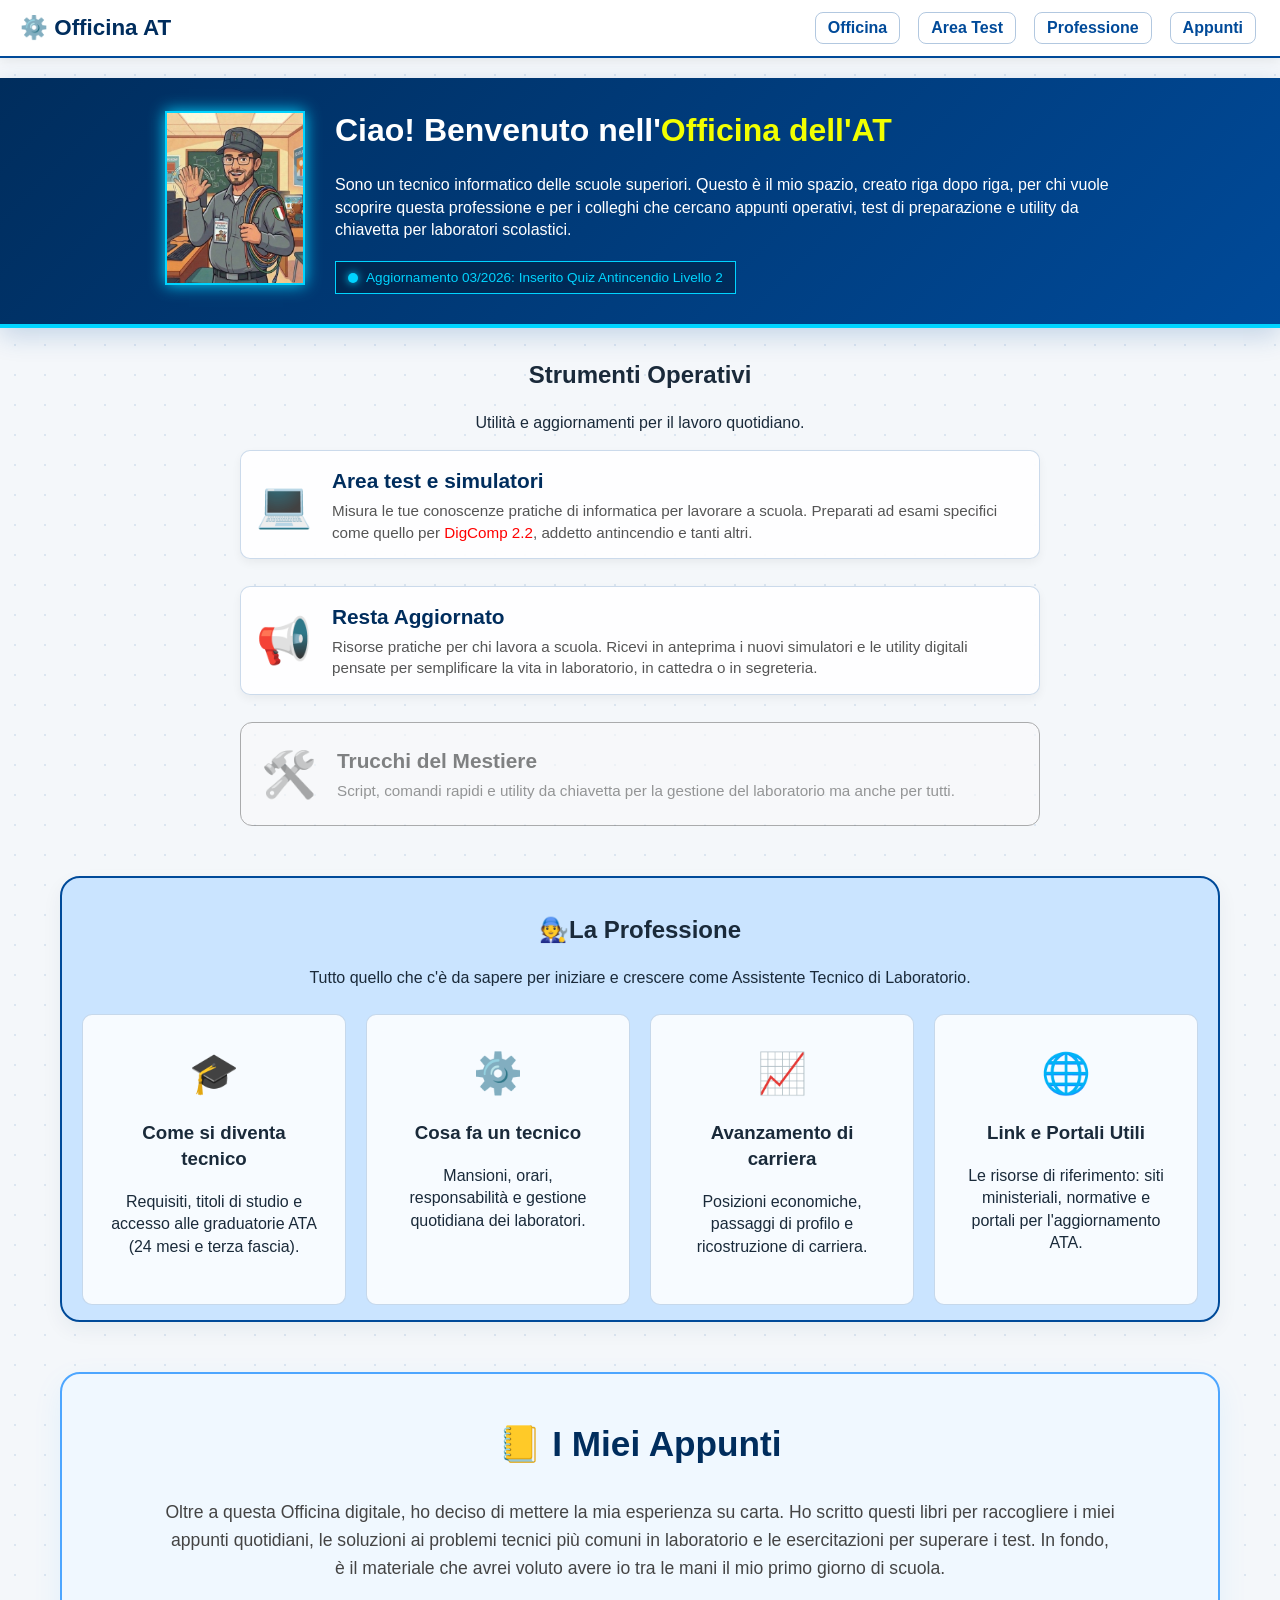
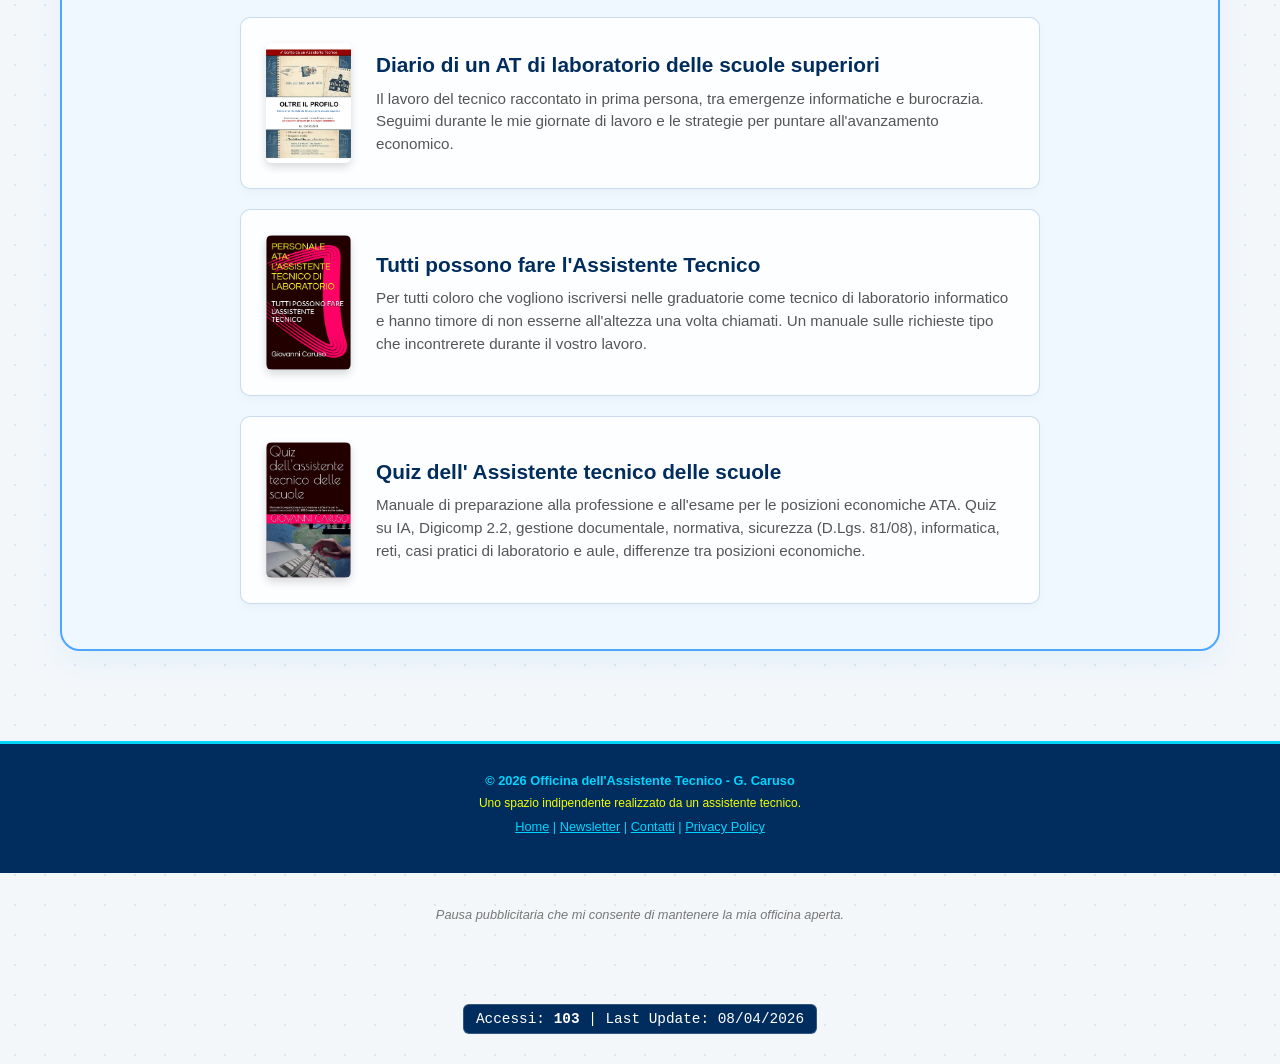
==== commit e1a59d6d: "Update index.html" ====
--- a/index.html
+++ b/index.html
@@ -211,9 +211,11 @@
              (adsbygoogle = window.adsbygoogle || []).push({});
         </script>
     </div>
-<div style="margin-top: 25px; opacity: 1; font-family: 'Courier New', Courier, monospace; font-size: 0.9rem; color: #ffffff; background-color: var(--secondary); display: inline-block; padding: 4px 12px; border: 1px solid rgba(255, 255, 255, 0.2);white-space: nowrap !important;">
-    Accessi: <strong>103</strong> | Last Update: 02/04/2026
+<div style="text-align: center; margin-bottom: 30px;">
+    <div style="margin-top: 25px; opacity: 1; font-family: 'Courier New', Courier, monospace; font-size: 0.9rem; color: #ffffff; background-color: var(--secondary); display: inline-block; padding: 4px 12px; border: 1px solid rgba(255, 255, 255, 0.2); border-radius: 6px;">
+        Accessi: <strong>103</strong> | Last Update: 08/04/2026
+    </div>
 </div>
     <script src="script.js"></script>
 </body>
-</html>+</html>
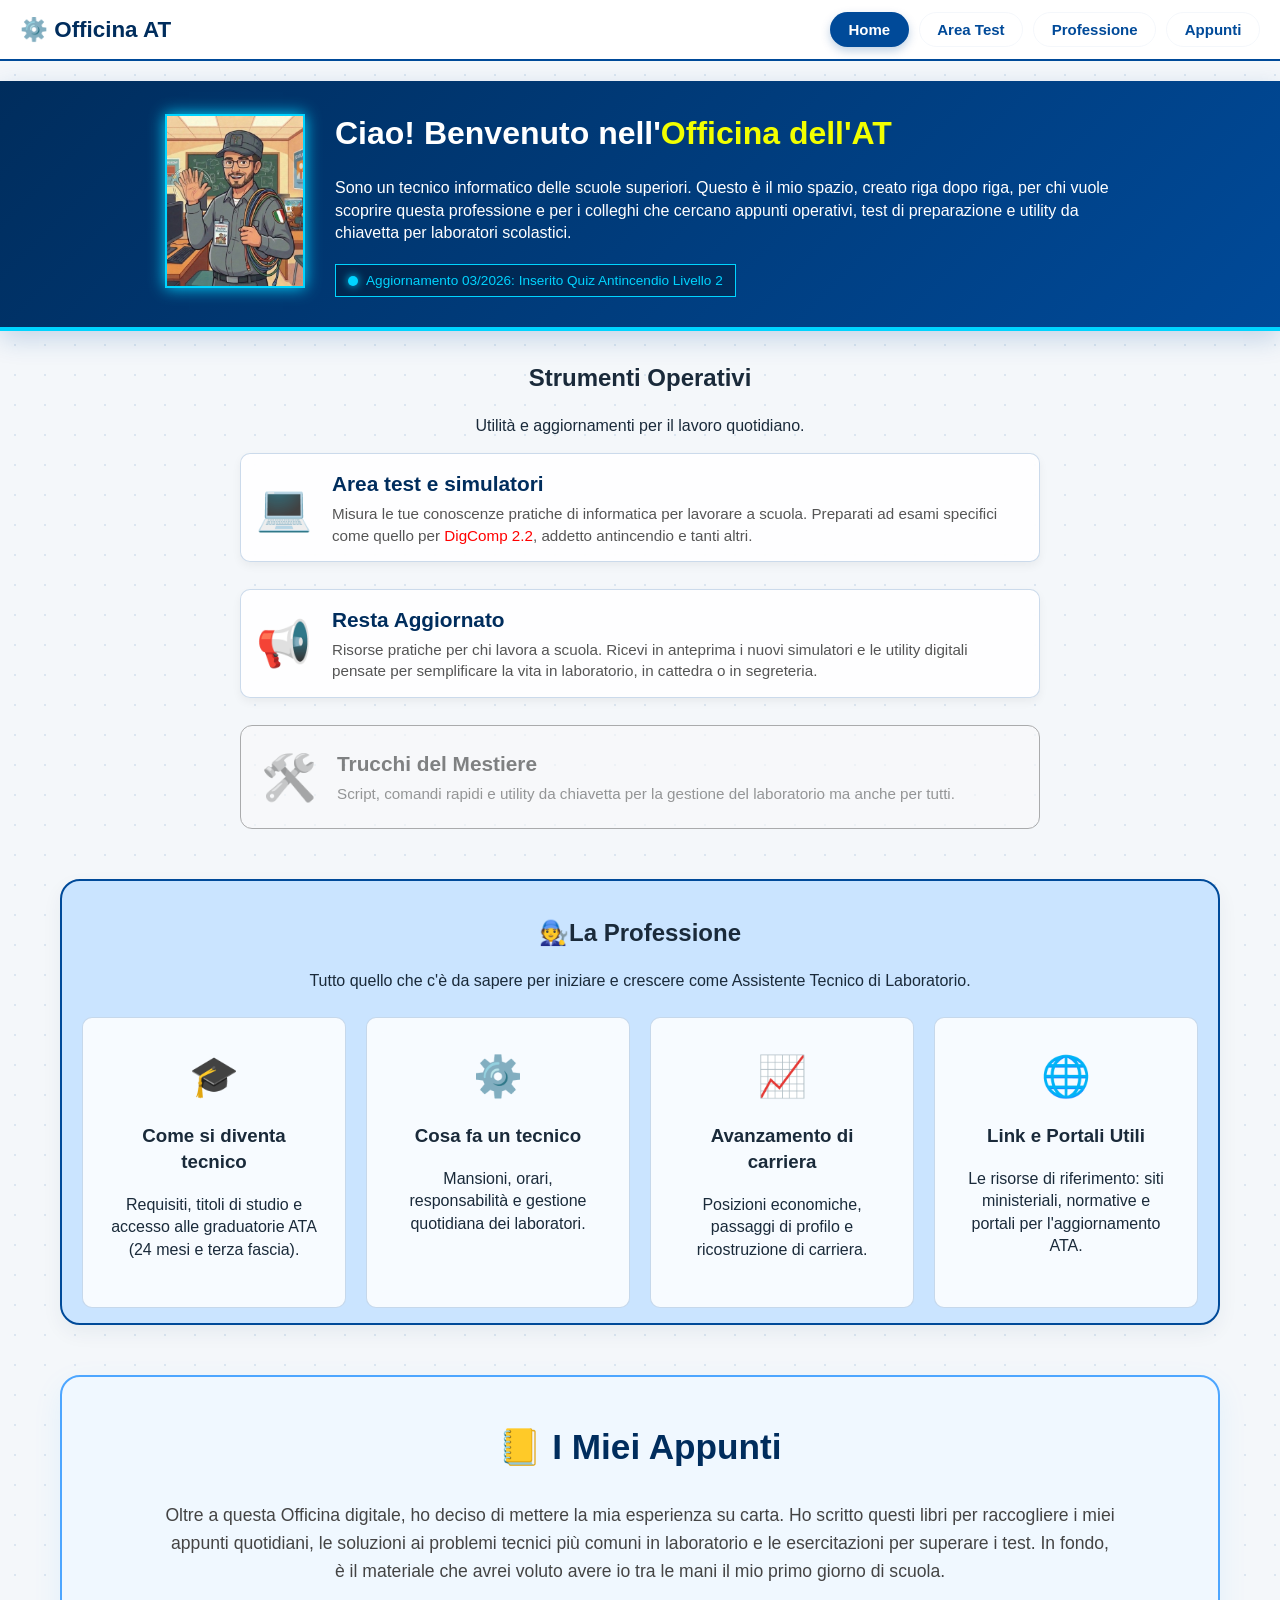
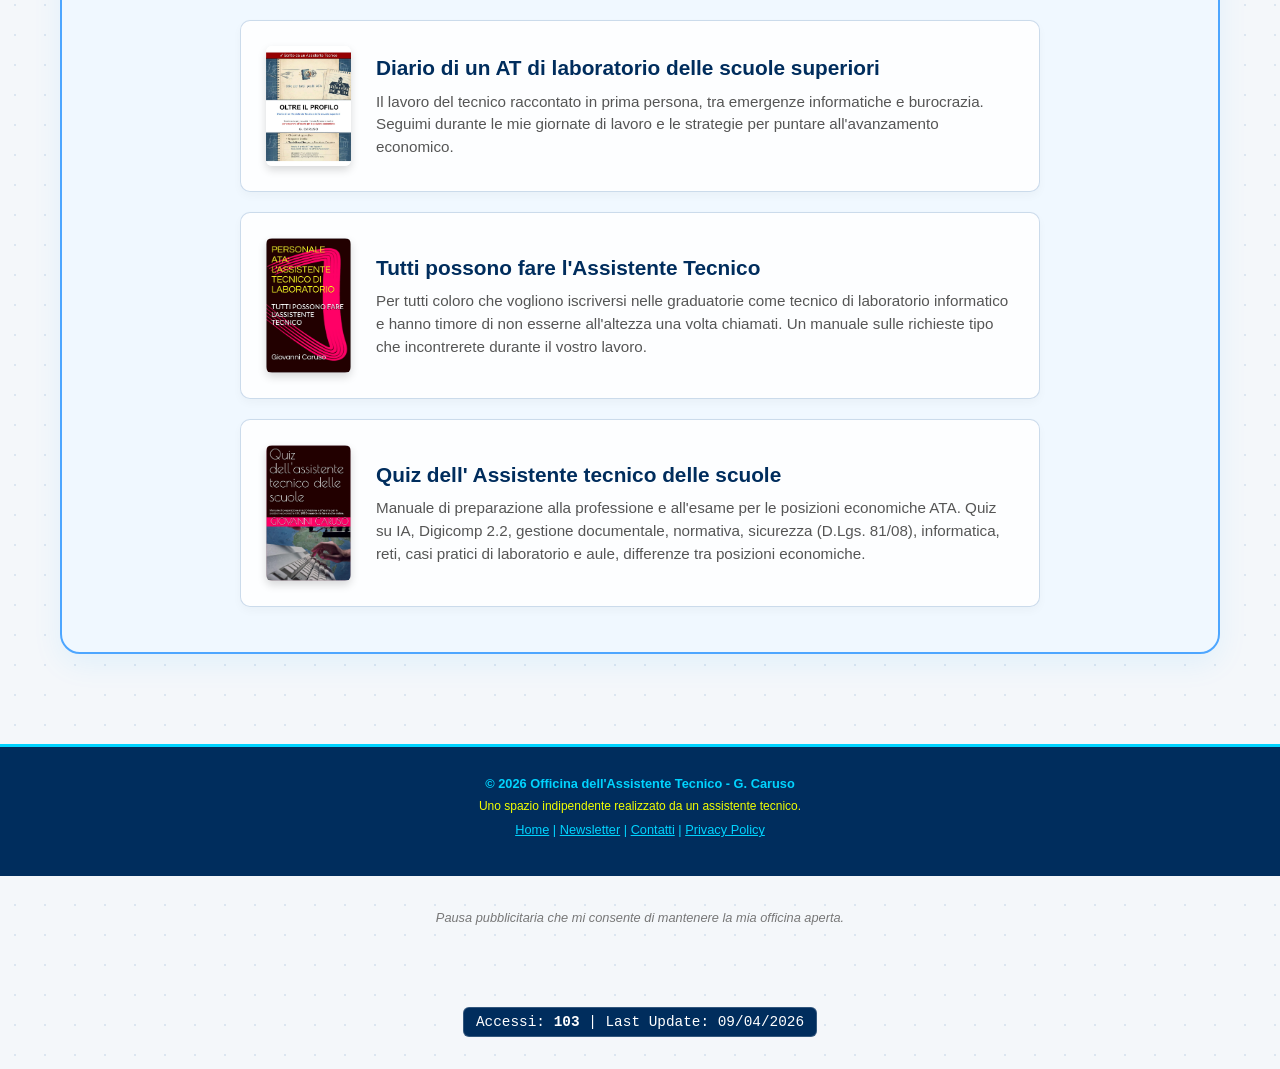
==== commit d9ba3871: "Add files via upload" ====
--- a/index.html
+++ b/index.html
@@ -213,7 +213,7 @@
     </div>
 <div style="text-align: center; margin-bottom: 30px;">
     <div style="margin-top: 25px; opacity: 1; font-family: 'Courier New', Courier, monospace; font-size: 0.9rem; color: #ffffff; background-color: var(--secondary); display: inline-block; padding: 4px 12px; border: 1px solid rgba(255, 255, 255, 0.2); border-radius: 6px;">
-        Accessi: <strong>103</strong> | Last Update: 08/04/2026
+        Accessi: <strong>103</strong> | Last Update: 09/04/2026
     </div>
 </div>
     <script src="script.js"></script>
--- a/style.css
+++ b/style.css
@@ -34,42 +34,62 @@
     min-height: 100vh;
 }
 
-/* 2. HEADER E MENU (Stati Differenziati) */
+/* 2. HEADER E MENU (Stile a Pillola Moderno) */
 .header-officina {
-    background: rgba(255, 255, 255, 0.9);
+    background: rgba(255, 255, 255, 0.95);
     backdrop-filter: blur(12px);
     border-bottom: 2px solid var(--primary);
-    padding: 10px 20px;
-    position: sticky;
-    top: 0;
-    z-index: 1000;
-}
+    padding: 12px 20px;
+    display: flex;
+    justify-content: space-between;
+    align-items: center;
+}
+
+.header-logo {
+    font-size: 1.4rem;
+    font-weight: bold;
+    color: var(--secondary);
+    cursor: pointer;
+    display: flex;
+    align-items: center;
+    gap: 8px;
+}
+
+.header-nav { display: flex; gap: 10px; }
 
 /* Bottoni Menu: Stato Riposo */
 .header-btn {
     background: transparent !important;
+    border: 2px solid transparent !important;
     color: var(--primary) !important;
-    border: 1px solid rgba(0, 74, 153, 0.3) !important;
-    font-weight: bold;
-    padding: 6px 12px !important;
-    margin: 0 4px;
+    font-weight: 600 !important;
+    font-size: 0.95rem !important;
+    cursor: pointer;
+    padding: 8px 18px !important;
+    border-radius: 30px !important; /* Effetto Pillola */
     transition: all 0.3s ease !important;
-}
-
-/* Bottoni Menu: Stato Sopra (Hover) - Più sobrio ed elegante */
+    margin: 0 !important;
+}
+
+/* Bottoni Menu: Hover (Passaggio del mouse) */
 .header-btn:hover {
-    background: rgba(0, 74, 153, 0.08) !important; /* Azzurrino trasparente molto delicato */
-    color: var(--primary) !important;
-    border-color: var(--primary) !important;
-    box-shadow: none !important; /* Rimosso l'effetto neon */
-}
-
-/* Bottoni Menu: Stato Attivo (Selezionato / Click) */
-.header-btn.active, .header-btn:active {
-    background: var(--secondary) !important; /* Blu scuro professionale */
+    background-color: rgba(0, 74, 153, 0.08) !important;
+    color: var(--secondary) !important;
+    transform: translateY(-2px) !important;
+}
+
+/* Bottoni Menu: Stato Selezionato (Vince su tutti gli altri) */
+.header-btn.selezionato {
+    background-color: var(--primary) !important;
     color: white !important;
-    border-color: var(--secondary) !important;
-    transform: scale(0.98);
+    box-shadow: 0 4px 10px rgba(0, 74, 153, 0.25) !important;
+    transform: translateY(0) !important;
+}
+
+/* Fix Menu Smartphone */
+@media (max-width: 768px) {
+    .header-nav { width: 100%; justify-content: center; flex-wrap: wrap; gap: 8px; }
+    .header-btn { font-size: 0.9rem !important; padding: 8px 16px !important; border: 1px solid rgba(0, 74, 153, 0.2) !important; }
 }
 
 /* 3. HERO SECTION (Compatta + Immagine Dinamica) */
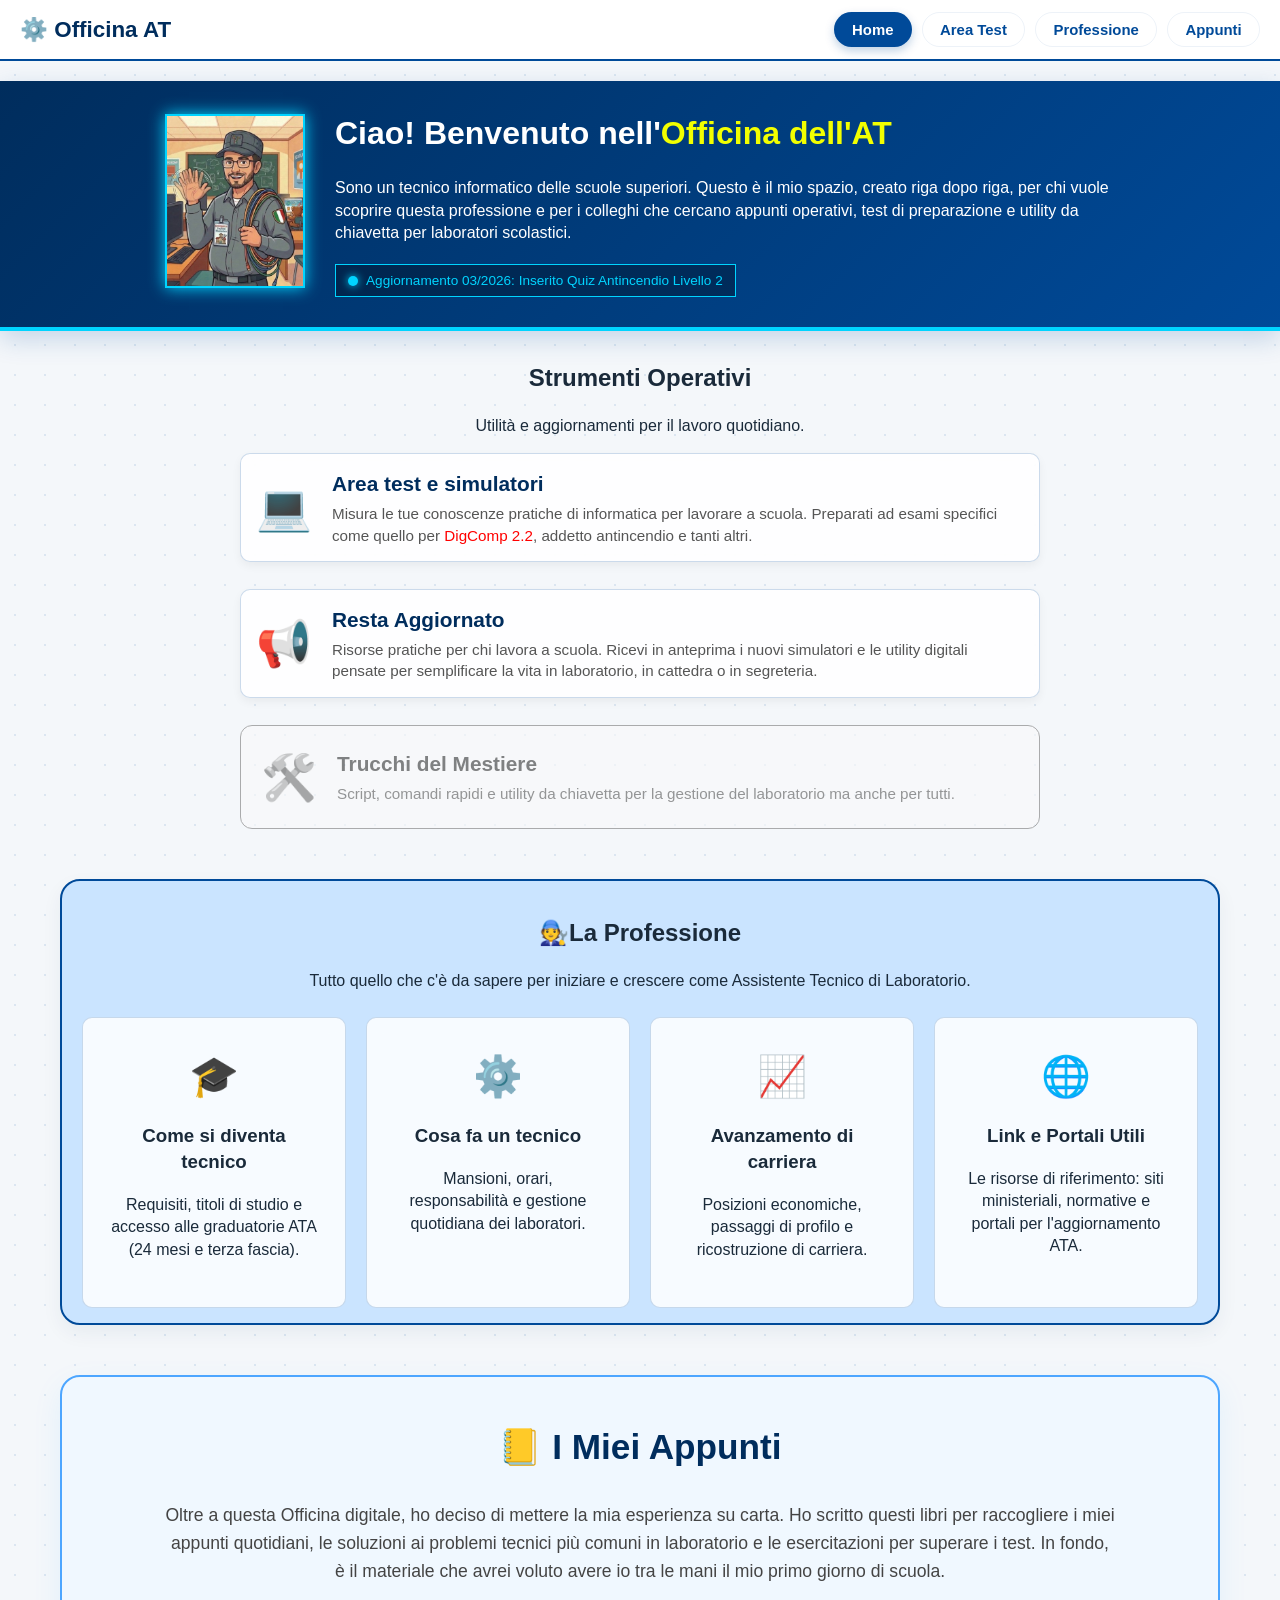
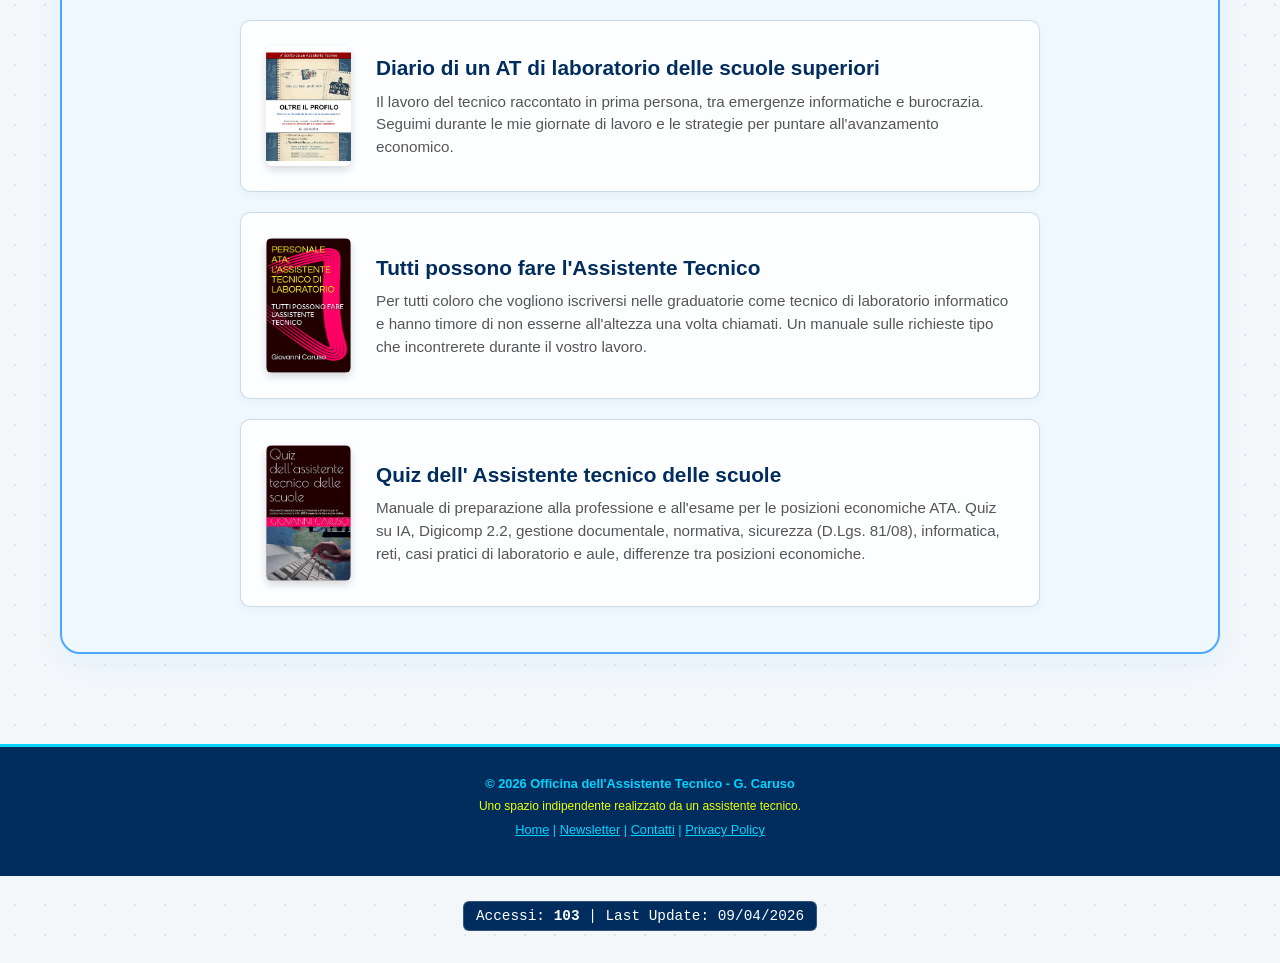
==== commit 6799f111: "Update index.html" ====
--- a/index.html
+++ b/index.html
@@ -196,7 +196,7 @@
 
     <div id="footer-placeholder"></div>
 
-    <div style="margin: 20px auto 40px auto; text-align: center; max-width: 1200px; padding: 0 20px;">
+    <div style="display: none; margin: 20px auto 40px auto; text-align: center; max-width: 1200px; padding: 0 20px;">
         <p style="font-size: 0.8rem; color: #777; margin-bottom: 15px; font-style: italic;">
             Pausa pubblicitaria che mi consente di mantenere la mia officina aperta.
         </p>
